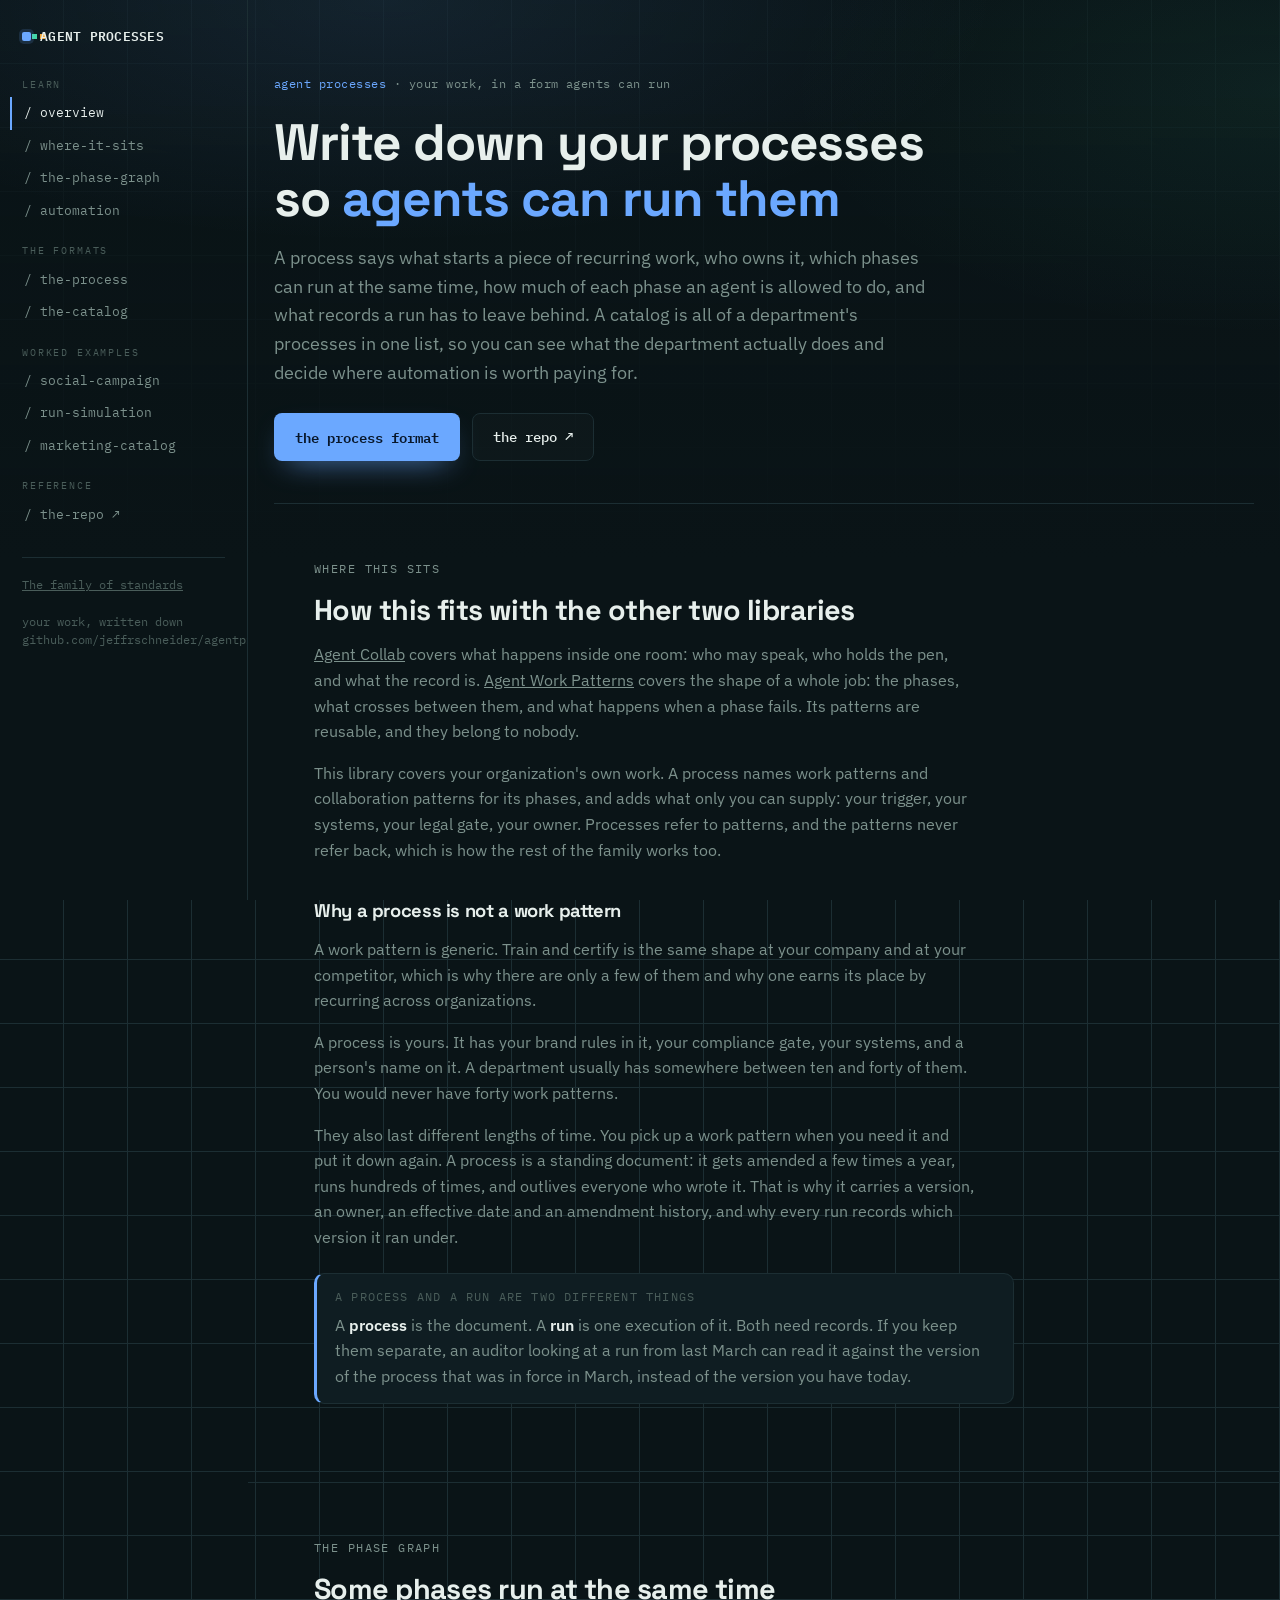
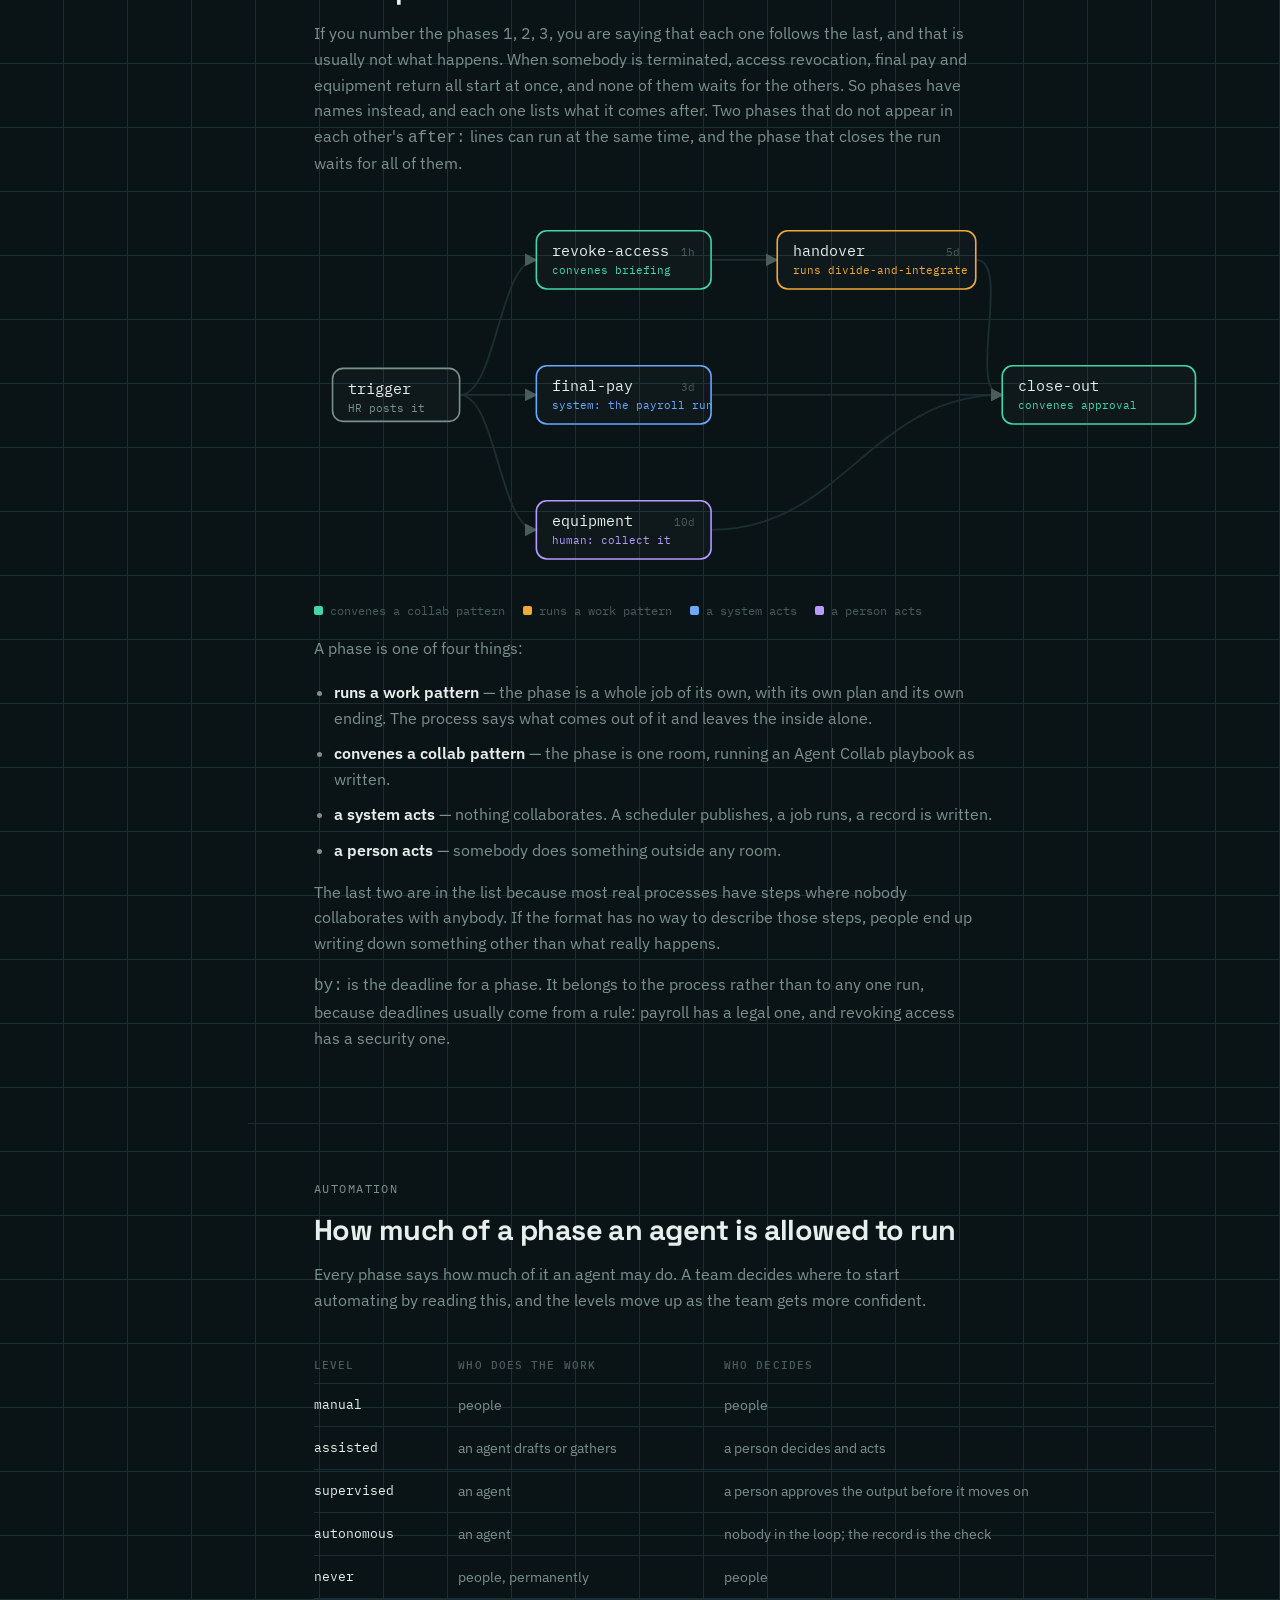
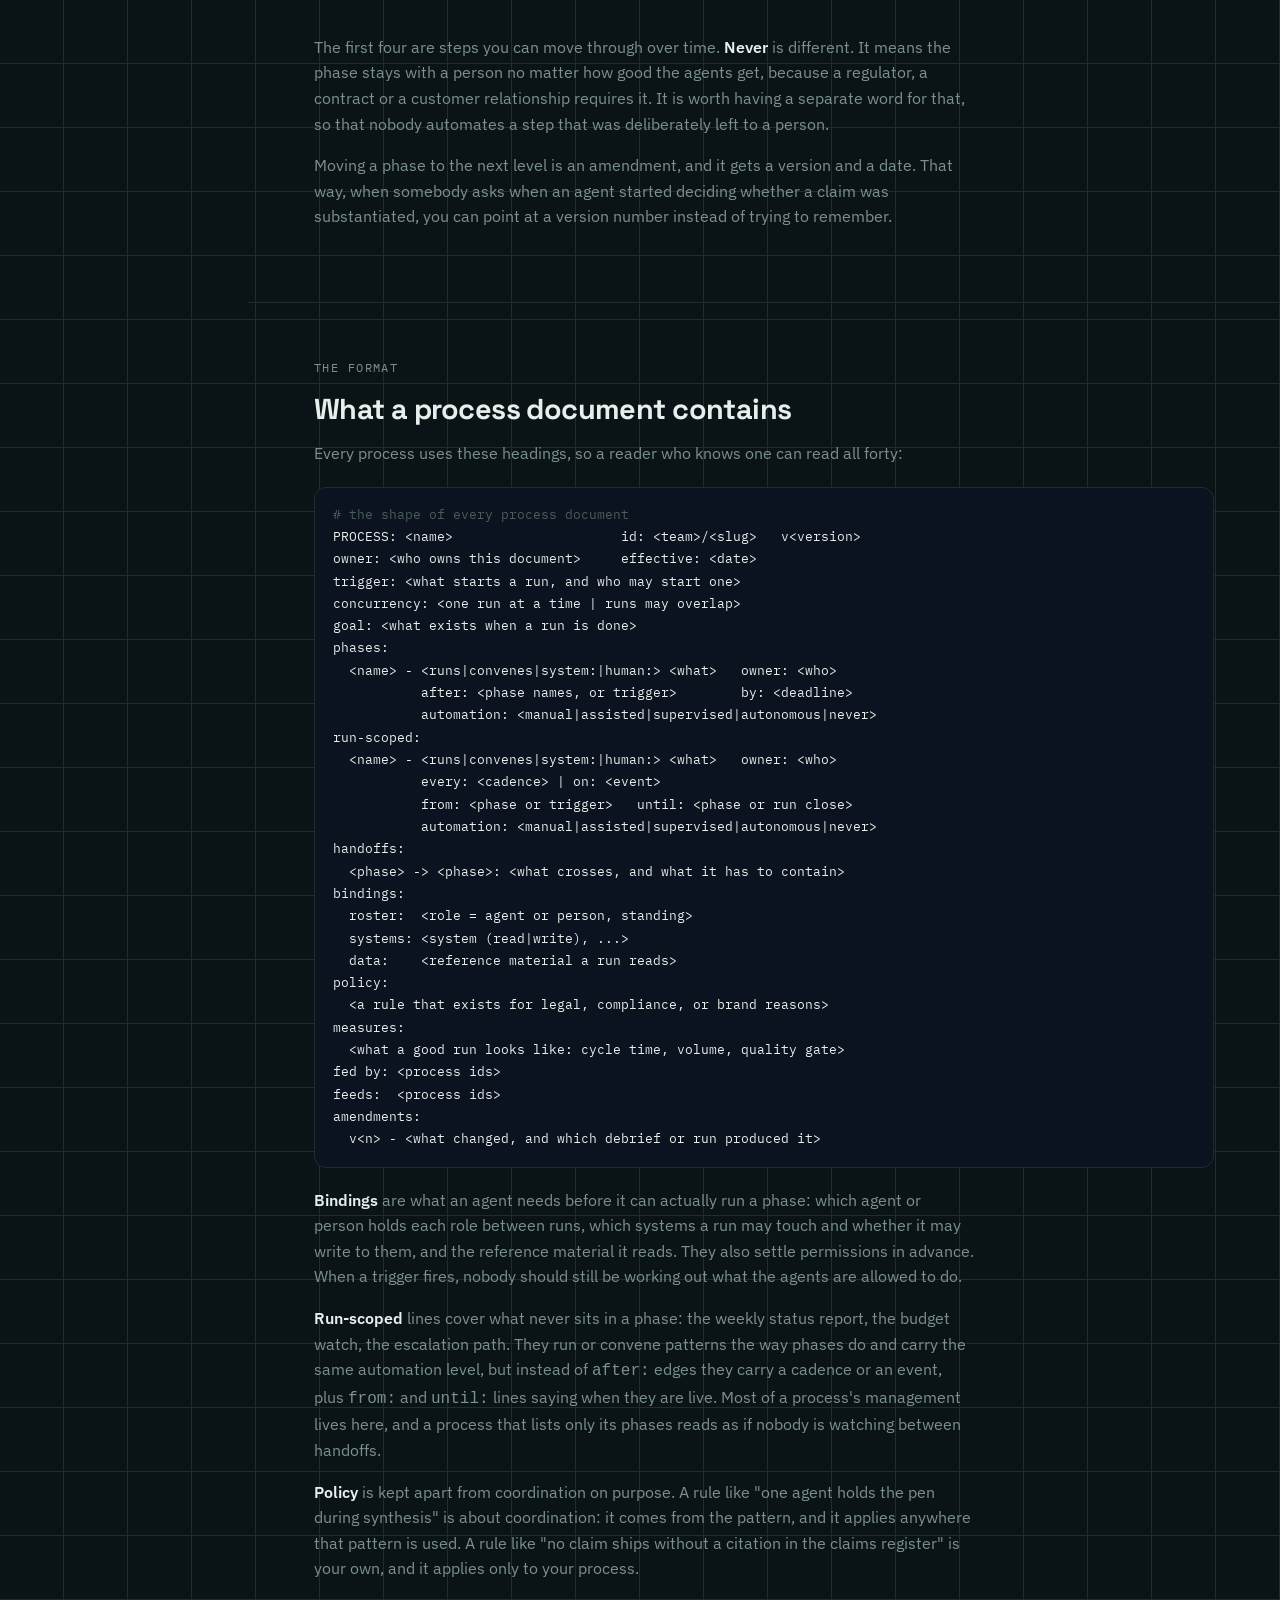
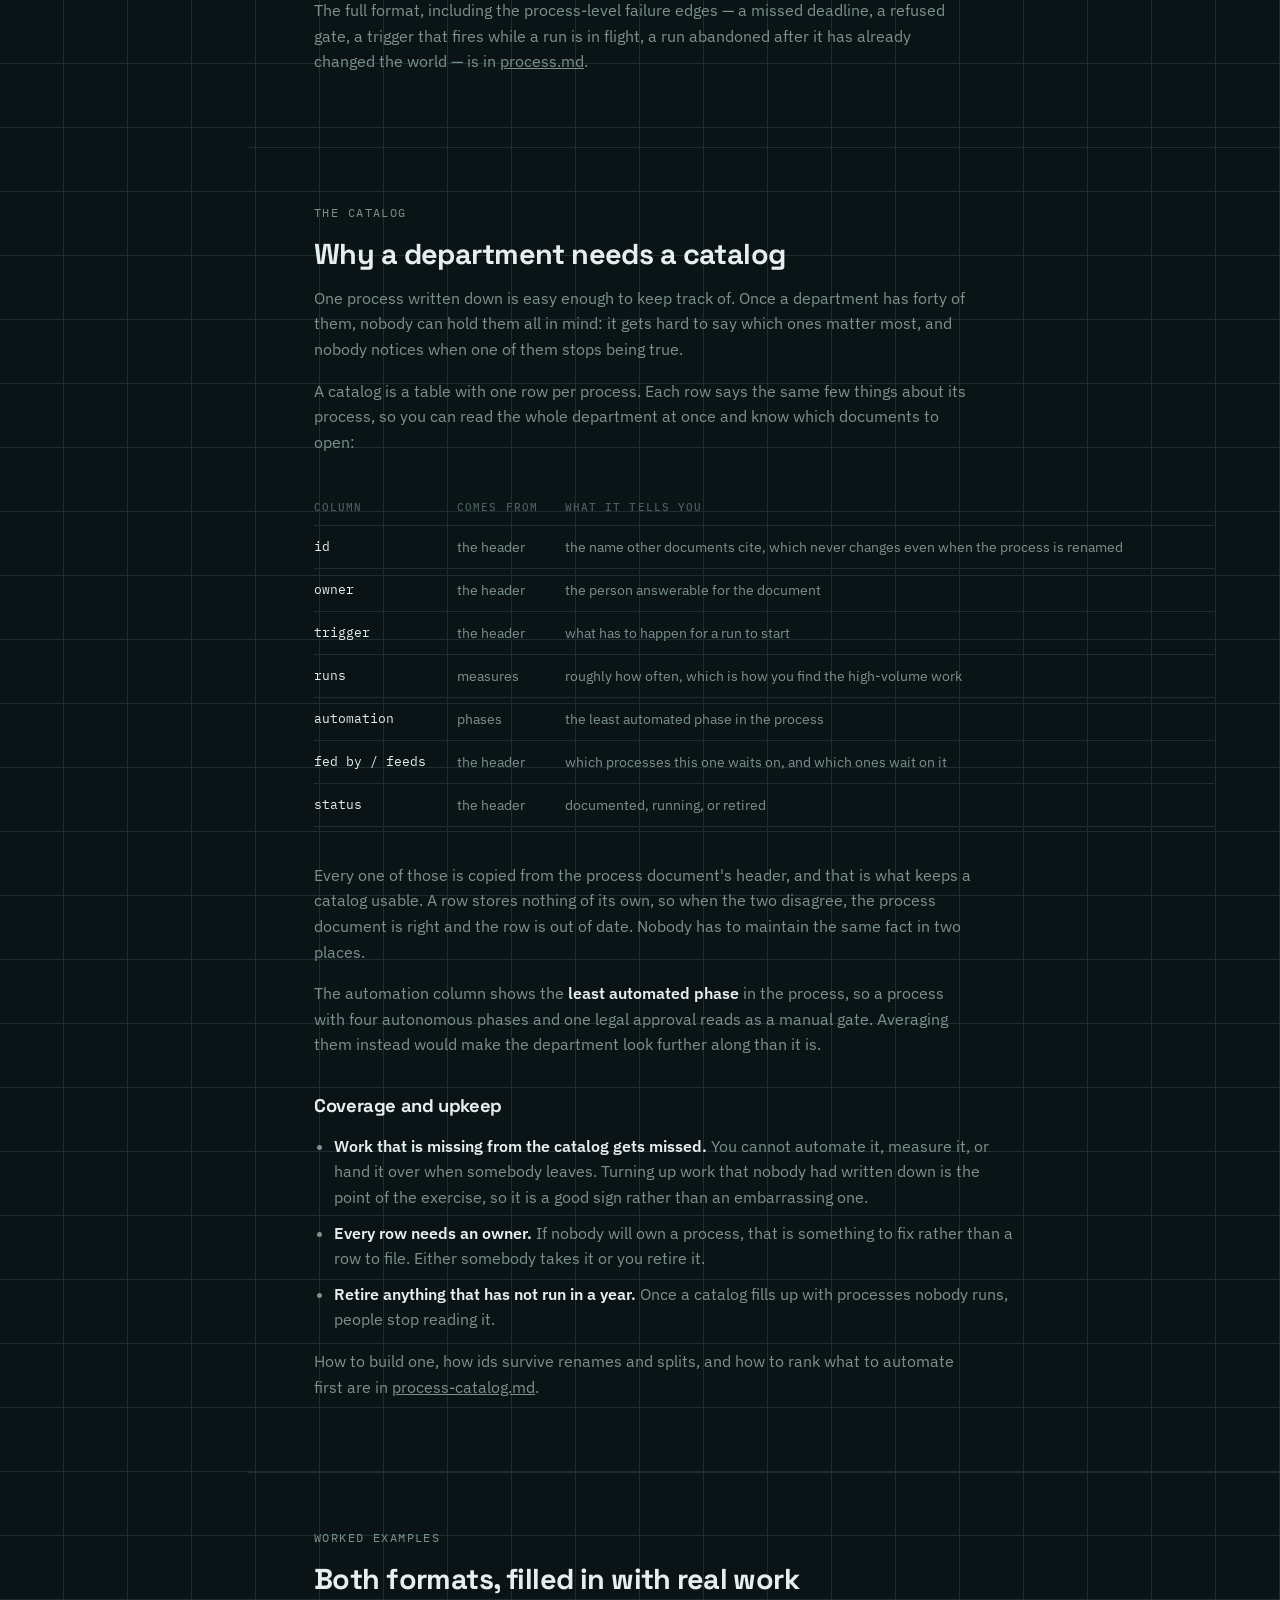
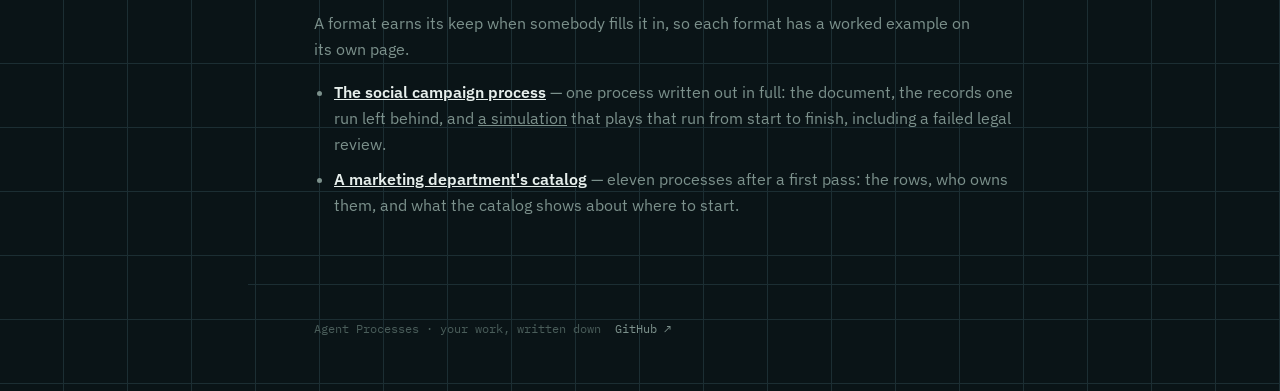
==== index.html @ 28cc0fa0 "Fix the simulation card height; move the simulation to its own page Co-Authored-By: Claude Fable 5 <" ====
<!DOCTYPE html>
<html lang="en">
<head>
  <meta charset="UTF-8">
  <meta name="viewport" content="width=device-width, initial-scale=1.0">
  <title>Agent Processes: your organization's work, in a form agents can run</title>
  <meta name="description" content="A format for writing down the processes an organization actually runs: a trigger, a graph of phases, an automation level per phase, bindings to systems and roles, policy gates, and an amendment history. Plus the catalog format for keeping ten to forty of them.">
  <link rel="icon" type="image/svg+xml" href="favicon.svg">
  <link rel="preconnect" href="https://fonts.googleapis.com">
  <link rel="preconnect" href="https://fonts.gstatic.com" crossorigin>
  <link href="https://fonts.googleapis.com/css2?family=Space+Grotesk:wght@500;600;700&family=IBM+Plex+Sans:wght@400;500;600&family=IBM+Plex+Mono:wght@400;500;600&display=swap" rel="stylesheet">
  <link rel="stylesheet" href="site.css">
</head>
<body>
  <div class="layout">

    <aside class="rail">
      <a class="brand" href="/"><span class="dot"></span>AGENT PROCESSES</a>
      <nav>
        <div class="grp">learn</div>
        <a class="on" href="#top">/ overview</a>
        <a href="#where">/ where-it-sits</a>
        <a href="#graph">/ the-phase-graph</a>
        <a href="#automation">/ automation</a>
        <div class="grp">the formats</div>
        <a href="#format">/ the-process</a>
        <a href="#catalog">/ the-catalog</a>
        <div class="grp">worked examples</div>
        <a href="social-campaign.html">/ social-campaign</a>
        <a href="run-simulation.html">/ run-simulation</a>
        <a href="marketing-catalog.html">/ marketing-catalog</a>
        <div class="grp">reference</div>
        <a href="https://github.com/jeffrschneider/agentprocesses">/ the-repo &#8599;</a>
      </nav>
      <div class="foot"><a href="https://agentmesh.ai/standards.html">The family of standards</a><br><br>
      your work, written down<br>github.com/jeffrschneider/agentprocesses</div>
    </aside>

    <main class="main" id="top">

      <div class="wrap hero">
        <span class="eyebrow"><span class="tag">agent processes</span> &middot; your work, in a form agents can run</span>
        <h1>Write down your processes<br>so <span class="am">agents can run them</span></h1>
        <p class="lede">A process says what starts a piece of recurring work, who owns it, which
          phases can run at the same time, how much of each phase an agent is allowed to do,
          and what records a run has to leave behind. A catalog is all of a department's
          processes in one list, so you can see what the department actually does and decide
          where automation is worth paying for.</p>
        <div class="cta">
          <a class="btn btn-lead" href="#format">the process format</a>
          <a class="btn btn-ghost" href="https://github.com/jeffrschneider/agentprocesses">the repo &#8599;</a>
        </div>
      </div>

      <section class="band" id="where">
        <div class="wrap">
          <p class="kicker">where this sits</p>
          <h2>How this fits with the other two libraries</h2>
          <p><a href="https://agentcollab.dev">Agent Collab</a> covers what happens inside one
            room: who may speak, who holds the pen, and what the record is.
            <a href="https://agentworkpatterns.com">Agent Work Patterns</a> covers the shape of
            a whole job: the phases, what crosses between them, and what happens when a phase
            fails. Its patterns are reusable, and they belong to nobody.</p>
          <p>This library covers your organization's own work. A process names work patterns
            and collaboration patterns for its phases, and adds what only you can supply: your
            trigger, your systems, your legal gate, your owner. Processes refer to patterns, and the
            patterns never refer back, which is how the rest of the family works too.</p>

          <h3>Why a process is not a work pattern</h3>
          <p>A work pattern is generic. Train and certify is the same shape at your company and
            at your competitor, which is why there are only a few of them and why one earns its
            place by recurring across organizations.</p>
          <p>A process is yours. It has your brand rules in it, your compliance gate, your
            systems, and a person's name on it. A department usually has somewhere between ten
            and forty of them. You would never have forty work patterns.</p>
          <p>They also last different lengths of time. You pick up a work pattern when you
            need it and put it down again. A process is a standing document: it gets amended a
            few times a year, runs hundreds of times, and outlives everyone who wrote it. That
            is why it carries a version, an owner, an effective date and an amendment history,
            and why every run records which version it ran under.</p>
          <div class="callout">
            <div class="t">a process and a run are two different things</div>
            <p>A <b>process</b> is the document. A <b>run</b> is one execution of it. Both need
              records. If you keep them separate, an auditor looking at a run from last March can
              read it against the version of the process that was in force in March, instead of
              the version you have today.</p>
          </div>
        </div>
      </section>

      <section class="band" id="graph">
        <div class="wrap">
          <p class="kicker">the phase graph</p>
          <h2>Some phases run at the same time</h2>
          <p>If you number the phases 1, 2, 3, you are saying that each one follows the last,
            and that is usually not what happens. When somebody is terminated, access revocation,
            final pay and equipment return all start at once, and none of them waits for the
            others. So phases have names instead, and each one lists what it comes after. Two
            phases that do not appear in each other's <code>after:</code> lines can run at the
            same time, and the phase that closes the run waits for all of them.</p>

          <svg class="pmap" viewBox="0 0 680 300" role="img" aria-label="an offboarding process drawn as a graph: three branches from one trigger, joining at close-out">
      <defs><marker id="pah" viewBox="0 0 10 10" refX="9" refY="5" markerWidth="7" markerHeight="7" orient="auto-start-reverse"><path d="M0 0 L10 5 L0 10 z" fill="currentColor"/></marker></defs>
      <path class="pe" d="M110 148 C138 148 140 46 168 46" marker-end="url(#pah)"/>
      <path class="pe" d="M110 148 C138 148 140 148 168 148" marker-end="url(#pah)"/>
      <path class="pe" d="M110 148 C138 148 140 250 168 250" marker-end="url(#pah)"/>
      <path class="pe" d="M300 46 C328 46 322 46 350 46" marker-end="url(#pah)"/>
      <path class="pe" d="M500 46 C528 46 492 148 520 148" marker-end="url(#pah)"/>
      <path class="pe" d="M300 148 C399 148 421 148 520 148" marker-end="url(#pah)"/>
      <path class="pe" d="M300 250 C399 250 421 148 520 148" marker-end="url(#pah)"/>
      <g class="pn" style="--c:var(--dim)">
      <rect x="14" y="128" width="96" height="40" rx="8"/>
      <text class="pn-n" x="26" y="147">trigger</text>
      <text class="pn-s" x="26" y="161">HR posts it</text>
      </g>
      <g class="pn" style="--c:var(--verify)">
      <rect x="168" y="24" width="132" height="44" rx="8"/>
      <text class="pn-n" x="180" y="43">revoke-access</text>
      <text class="pn-s" x="180" y="57">convenes briefing</text>
      <text class="pn-a" x="288" y="43">1h</text>
      </g>
      <g class="pn" style="--c:var(--address)">
      <rect x="168" y="126" width="132" height="44" rx="8"/>
      <text class="pn-n" x="180" y="145">final-pay</text>
      <text class="pn-s" x="180" y="159">system: the payroll run</text>
      <text class="pn-a" x="288" y="145">3d</text>
      </g>
      <g class="pn" style="--c:var(--broadcast)">
      <rect x="168" y="228" width="132" height="44" rx="8"/>
      <text class="pn-n" x="180" y="247">equipment</text>
      <text class="pn-s" x="180" y="261">human: collect it</text>
      <text class="pn-a" x="288" y="247">10d</text>
      </g>
      <g class="pn" style="--c:var(--signal)">
      <rect x="350" y="24" width="150" height="44" rx="8"/>
      <text class="pn-n" x="362" y="43">handover</text>
      <text class="pn-s" x="362" y="57">runs divide-and-integrate</text>
      <text class="pn-a" x="488" y="43">5d</text>
      </g>
      <g class="pn" style="--c:var(--verify)">
      <rect x="520" y="126" width="146" height="44" rx="8"/>
      <text class="pn-n" x="532" y="145">close-out</text>
      <text class="pn-s" x="532" y="159">convenes approval</text>
      </g>
    </svg>
          <div class="legend">
            <span><i style="background:var(--verify)"></i>convenes a collab pattern</span>
            <span><i style="background:var(--signal)"></i>runs a work pattern</span>
            <span><i style="background:var(--address)"></i>a system acts</span>
            <span><i style="background:var(--broadcast)"></i>a person acts</span>
          </div>

          <p>A phase is one of four things:</p>
          <ul class="plain">
            <li><b>runs a work pattern</b> &mdash; the phase is a whole job of its own, with its own
              plan and its own ending. The process says what comes out of it and leaves the
              inside alone.</li>
            <li><b>convenes a collab pattern</b> &mdash; the phase is one room, running an Agent
              Collab playbook as written.</li>
            <li><b>a system acts</b> &mdash; nothing collaborates. A scheduler publishes, a job
              runs, a record is written.</li>
            <li><b>a person acts</b> &mdash; somebody does something outside any room.</li>
          </ul>
          <p>The last two are in the list because most real processes have steps where nobody
            collaborates with anybody. If the format has no way to describe those steps, people
            end up writing down something other than what really happens.</p>
          <p><code>by:</code> is the deadline for a phase. It belongs to the process rather than
            to any one run, because deadlines usually come from a rule: payroll has a legal one,
            and revoking access has a security one.</p>
        </div>
      </section>

      <section class="band" id="automation">
        <div class="wrap">
          <p class="kicker">automation</p>
          <h2>How much of a phase an agent is allowed to run</h2>
          <p>Every phase says how much of it an agent may do. A team decides where to start
            automating by reading this, and the levels move up as the team gets more
            confident.</p>
          <div class="scroll">
            <table class="tbl">
              <thead><tr><th>level</th><th>who does the work</th><th>who decides</th></tr></thead>
              <tbody>
                <tr><td class="mono">manual</td><td>people</td><td>people</td></tr>
                <tr><td class="mono">assisted</td><td>an agent drafts or gathers</td><td>a person decides and acts</td></tr>
                <tr><td class="mono">supervised</td><td>an agent</td><td>a person approves the output before it moves on</td></tr>
                <tr><td class="mono">autonomous</td><td>an agent</td><td>nobody in the loop; the record is the check</td></tr>
                <tr><td class="mono">never</td><td>people, permanently</td><td>people</td></tr>
              </tbody>
            </table>
          </div>
          <p>The first four are steps you can move through over time. <b>Never</b> is different.
            It means the phase stays with a person no matter how good the agents get, because a
            regulator, a contract or a customer relationship requires it. It is worth having a
            separate word for that, so that nobody automates a step that was deliberately left
            to a person.</p>
          <p>Moving a phase to the next level is an amendment, and it gets a version and a date.
            That way, when somebody asks when an agent started deciding whether a claim was
            substantiated, you can point at a version number instead of trying to remember.</p>
        </div>
      </section>

      <section class="band" id="format">
        <div class="wrap">
          <p class="kicker">the format</p>
          <h2>What a process document contains</h2>
          <p>Every process uses these headings, so a reader who knows one can read all forty:</p>
          <pre class="code"><span class="c"># the shape of every process document</span>
PROCESS: &lt;name&gt;                     id: &lt;team&gt;/&lt;slug&gt;   v&lt;version&gt;
owner: &lt;who owns this document&gt;     effective: &lt;date&gt;
trigger: &lt;what starts a run, and who may start one&gt;
concurrency: &lt;one run at a time | runs may overlap&gt;
goal: &lt;what exists when a run is done&gt;
phases:
  &lt;name&gt; - &lt;runs|convenes|system:|human:&gt; &lt;what&gt;   owner: &lt;who&gt;
           after: &lt;phase names, or trigger&gt;        by: &lt;deadline&gt;
           automation: &lt;manual|assisted|supervised|autonomous|never&gt;
run-scoped:
  &lt;name&gt; - &lt;runs|convenes|system:|human:&gt; &lt;what&gt;   owner: &lt;who&gt;
           every: &lt;cadence&gt; | on: &lt;event&gt;
           from: &lt;phase or trigger&gt;   until: &lt;phase or run close&gt;
           automation: &lt;manual|assisted|supervised|autonomous|never&gt;
handoffs:
  &lt;phase&gt; -&gt; &lt;phase&gt;: &lt;what crosses, and what it has to contain&gt;
bindings:
  roster:  &lt;role = agent or person, standing&gt;
  systems: &lt;system (read|write), ...&gt;
  data:    &lt;reference material a run reads&gt;
policy:
  &lt;a rule that exists for legal, compliance, or brand reasons&gt;
measures:
  &lt;what a good run looks like: cycle time, volume, quality gate&gt;
fed by: &lt;process ids&gt;
feeds:  &lt;process ids&gt;
amendments:
  v&lt;n&gt; - &lt;what changed, and which debrief or run produced it&gt;</pre>
          <p><b>Bindings</b> are what an agent needs before it can actually run a phase: which
            agent or person holds each role between runs, which systems a run may touch and
            whether it may write to them, and the reference material it reads. They also settle
            permissions in advance. When a trigger fires, nobody should still be working out what
            the agents are allowed to do.</p>
          <p><b>Run-scoped</b> lines cover what never sits in a phase: the weekly status
            report, the budget watch, the escalation path. They run or convene patterns the way
            phases do and carry the same automation level, but instead of <code>after:</code>
            edges they carry a cadence or an event, plus <code>from:</code> and
            <code>until:</code> lines saying when they are live. Most of a process's management
            lives here, and a process that lists only its phases reads as if nobody is watching
            between handoffs.</p>
          <p><b>Policy</b> is kept apart from coordination on purpose. A rule like "one agent
            holds the pen during synthesis" is about coordination: it comes from the pattern, and
            it applies anywhere that pattern is used. A rule like "no claim ships without a
            citation in the claims register" is your own, and it applies only to your process.</p>
          <p>The full format, including the process-level failure edges &mdash; a missed
            deadline, a refused gate, a trigger that fires while a run is in flight, a run
            abandoned after it has already changed the world &mdash; is in
            <a href="https://github.com/jeffrschneider/agentprocesses/blob/main/process.md">process.md</a>.</p>
        </div>
      </section>

      <section class="band" id="catalog">
        <div class="wrap">
          <p class="kicker">the catalog</p>
          <h2>Why a department needs a catalog</h2>
          <p>One process written down is easy enough to keep track of. Once a department has
            forty of them, nobody can hold them all in mind: it gets hard to say which ones
            matter most, and nobody notices when one of them stops being true.</p>
          <p>A catalog is a table with one row per process. Each row says the same few things
            about its process, so you can read the whole department at once and know which
            documents to open:</p>
          <div class="scroll">
            <table class="tbl">
              <thead><tr><th>column</th><th>comes from</th><th>what it tells you</th></tr></thead>
              <tbody>
                <tr><td class="mono">id</td><td>the header</td><td>the name other documents cite, which never changes even when the process is renamed</td></tr>
                <tr><td class="mono">owner</td><td>the header</td><td>the person answerable for the document</td></tr>
                <tr><td class="mono">trigger</td><td>the header</td><td>what has to happen for a run to start</td></tr>
                <tr><td class="mono">runs</td><td>measures</td><td>roughly how often, which is how you find the high-volume work</td></tr>
                <tr><td class="mono">automation</td><td>phases</td><td>the least automated phase in the process</td></tr>
                <tr><td class="mono">fed by / feeds</td><td>the header</td><td>which processes this one waits on, and which ones wait on it</td></tr>
                <tr><td class="mono">status</td><td>the header</td><td>documented, running, or retired</td></tr>
              </tbody>
            </table>
          </div>
          <p>Every one of those is copied from the process document's header, and that is what
            keeps a catalog usable. A row stores nothing of its own, so when the two disagree,
            the process document is right and the row is out of date. Nobody has
            to maintain the same fact in two places.</p>
          <p>The automation column shows the <b>least automated phase</b> in the process, so a
            process with four autonomous phases and one legal approval reads as a manual gate.
            Averaging them instead would make the department look further along than it is.</p>
          <h3>Coverage and upkeep</h3>
          <ul class="plain">
            <li><b>Work that is missing from the catalog gets missed.</b> You cannot automate it,
              measure it, or hand it over when somebody leaves. Turning up work that nobody had
              written down is the point of the exercise, so it is a good sign rather than an
              embarrassing one.</li>
            <li><b>Every row needs an owner.</b> If nobody will own a process, that is something
              to fix rather than a row to file. Either somebody takes it or you retire it.</li>
            <li><b>Retire anything that has not run in a year.</b> Once a catalog fills up with
              processes nobody runs, people stop reading it.</li>
          </ul>
          <p>How to build one, how ids survive renames and splits, and how to rank what to
            automate first are in
            <a href="https://github.com/jeffrschneider/agentprocesses/blob/main/process-catalog.md">process-catalog.md</a>.</p>
        </div>
      </section>

      <section class="band" id="examples">
        <div class="wrap">
          <p class="kicker">worked examples</p>
          <h2>Both formats, filled in with real work</h2>
          <p>A format earns its keep when somebody fills it in, so each format has a worked
            example on its own page.</p>
          <ul class="plain">
            <li><b><a href="social-campaign.html">The social campaign process</a></b> &mdash;
              one process written out in full: the document, the records one run left
              behind, and <a href="run-simulation.html">a simulation</a> that plays that run from
              start to finish, including a failed legal review.</li>
            <li><b><a href="marketing-catalog.html">A marketing department's catalog</a></b>
              &mdash; eleven processes after a first pass: the rows, who owns them, and what
              the catalog shows about where to start.</li>
          </ul>
        </div>
      </section>

      <footer>
        <div class="wrap">
          <span>Agent Processes &middot; your work, written down</span>
          <a href="https://github.com/jeffrschneider/agentprocesses">GitHub &#8599;</a>
        </div>
      </footer>

    </main>
  </div>
<script>
// The rail marker follows the section in view.
(() => {
  const links = [...document.querySelectorAll('.rail nav a[href^="#"]')];
  const byId = Object.fromEntries(links.map((a) => [a.getAttribute("href").slice(1), a]));
  const targets = Object.keys(byId).map((id) => document.getElementById(id)).filter(Boolean);
  function setOn(id) {
    links.forEach((a) => a.classList.toggle("on", a.getAttribute("href") === "#" + id));
  }
  const io = new IntersectionObserver((entries) => {
    const visible = entries.filter((e) => e.isIntersecting)
      .sort((a, b) => a.boundingClientRect.top - b.boundingClientRect.top);
    if (visible.length) setOn(visible[0].target.id);
  }, { rootMargin: "-20% 0px -60% 0px" });
  targets.forEach((t) => io.observe(t));
  links.forEach((a) => a.addEventListener("click", () => setOn(a.getAttribute("href").slice(1))));
})();
</script>
</body>
</html>
---- site.css ----
/* ══════════ THE WIRE : design token system (processes: blue lead) ══════════ */
    :root{
      --ink:#0A1417; --panel:#0F1D22; --line:#1C2E33;
      --paper:#E7EFEC; --dim:#7C918C; --faint:#4A5D5A;
      --signal:#F2A93B; --verify:#43D6A6; --address:#6BA8FF; --broadcast:#B69CFF;
      --lead:var(--address);
      --disp:'Space Grotesk', sans-serif;
      --body:'IBM Plex Sans', system-ui, sans-serif;
      --wire:'IBM Plex Mono', ui-monospace, monospace;
    }
    *{ box-sizing:border-box; }
    html,body{ margin:0; }
    html{ scroll-behavior:smooth; }
    body{ background:var(--ink); color:var(--paper); font-family:var(--body);
      font-size:16px; line-height:1.6; -webkit-font-smoothing:antialiased;
      background-image:
        linear-gradient(var(--line) 1px, transparent 1px),
        linear-gradient(90deg, var(--line) 1px, transparent 1px);
      background-size:64px 64px, 64px 64px;
      background-position:-1px -1px;
    }
    body::before{
      content:""; position:fixed; inset:0; z-index:0; pointer-events:none;
      background:
        radial-gradient(80% 45% at 30% 0%, rgba(107,168,255,.10), transparent 60%),
        radial-gradient(70% 50% at 100% 10%, rgba(67,214,166,.07), transparent 55%),
        linear-gradient(180deg, rgba(10,20,23,.72), var(--ink) 62%);
    }
    a{ color:inherit; }

    .layout{ position:relative; z-index:1; display:grid; grid-template-columns:248px 1fr; min-height:100vh; }
    .rail{ border-right:1px solid var(--line); padding:26px 22px; position:sticky; top:0; align-self:start; height:100vh; overflow-y:auto; scrollbar-width:thin; }
    .brand{ font-family:var(--wire); font-weight:600; font-size:.82rem; letter-spacing:.02em;
      display:flex; align-items:center; gap:9px; color:var(--paper); text-decoration:none; margin-bottom:30px; }
    .brand .dot{ width:9px; height:9px; border-radius:2px; background:var(--lead);
      box-shadow:0 0 0 3px rgba(107,168,255,.15), 8px 0 0 -2px var(--verify), 16px 0 0 -2px var(--signal); }
    .rail .grp{ font-family:var(--wire); font-size:.64rem; letter-spacing:.18em; text-transform:uppercase;
      color:var(--faint); margin:16px 0 4px; }
    .rail .grp:first-child{ margin-top:0; }
    .rail nav a{ display:block; font-family:var(--wire); font-size:.8rem; color:var(--dim);
      text-decoration:none; padding:6px 0; border-left:2px solid transparent; padding-left:12px; margin-left:-12px; }
    .rail nav a:hover{ color:var(--paper); }
    .rail nav a.on{ color:var(--paper); border-left-color:var(--lead); }
    .rail .foot{ margin-top:26px; padding-top:18px; border-top:1px solid var(--line);
      font-family:var(--wire); font-size:.72rem; color:var(--faint); }

    .main{ min-width:0; }
    .wrap{ max-width:980px; margin:0 auto; padding:0 40px; }

    .eyebrow{ font-family:var(--wire); font-size:.76rem; letter-spacing:.04em; color:var(--dim); }
    .eyebrow .tag{ color:var(--lead); }
    h1,h2,h3{ font-family:var(--disp); font-weight:700; letter-spacing:-.02em; line-height:1.08; }
    .lede{ color:var(--dim); font-size:1.12rem; max-width:60ch; }

    .hero{ padding:74px 0 42px; border-bottom:1px solid var(--line); }
    .hero .eyebrow{ margin-bottom:22px; display:block; }
    .hero h1{ font-size:clamp(2.2rem,4.6vw,3.2rem); margin:0 0 18px; }
    .hero h1 .am{ color:var(--lead); }

    section.band{ padding:56px 0; border-bottom:1px solid var(--line); }
    section.band h2{ font-size:1.8rem; margin:0 0 14px; }
    section.band h3{ font-size:1.15rem; margin:38px 0 10px; }
    section.band p{ color:var(--dim); max-width:66ch; }
    section.band p b, section.band li b{ color:var(--paper); font-weight:600; }
    .kicker{ font-family:var(--wire); font-size:.74rem; letter-spacing:.12em; text-transform:uppercase;
      color:var(--faint); margin:0 0 16px; }

    ul.plain{ margin:18px 0 0; padding-left:20px; color:var(--dim); max-width:70ch; }
    ul.plain li{ margin:10px 0; }
    ul.plain b{ color:var(--paper); font-weight:600; }

    .callout{ border:1px solid var(--line); border-left:3px solid var(--lead); border-radius:10px;
      background:var(--panel); padding:14px 18px; margin:22px 0; max-width:70ch; }
    .callout.violet{ border-left-color:var(--broadcast); }
    .callout .t{ font-family:var(--wire); font-size:.74rem; letter-spacing:.1em; text-transform:uppercase;
      color:var(--faint); margin-bottom:6px; }
    .callout p{ margin:6px 0 0; color:var(--dim); }
    .callout p:first-of-type{ margin-top:0; }
    .callout p b{ color:var(--paper); }

    pre.code{ background:#0b1220; border:1px solid var(--line); border-radius:12px; padding:16px 18px;
      overflow-x:auto; font-family:var(--wire); font-size:.82rem; line-height:1.7; color:var(--paper); margin:20px 0; }
    pre.code .c{ color:var(--faint); }
    pre.code .k{ color:var(--lead); }

    /* process maps */
    .pmap{ display:block; width:100%; height:auto; margin:22px 0 6px; color:var(--faint); }
    .pn rect{ fill:rgba(255,255,255,.025); stroke:var(--c); stroke-width:1.2; }
    .pn-n{ font-family:var(--wire); font-size:11px; fill:var(--paper); }
    .pn-s{ font-family:var(--wire); font-size:8.4px; fill:var(--c); }
    .pn-a{ font-family:var(--wire); font-size:8.4px; fill:var(--faint); text-anchor:end; }
    .pe{ fill:none; stroke:var(--line); stroke-width:1.4; }
    .pe.dash{ stroke-dasharray:4 4; }
    .pe-l{ font-family:var(--wire); font-size:8.4px; fill:var(--faint); text-anchor:middle; }
    .cn rect{ fill:rgba(255,255,255,.025); stroke:var(--c); stroke-width:1.2; }
    .cn-n{ font-family:var(--wire); font-size:10.5px; fill:var(--paper); }
    .cn-f{ font-family:var(--wire); font-size:10px; fill:var(--signal); text-anchor:end; }
    .legend{ display:flex; gap:18px; flex-wrap:wrap; font-family:var(--wire); font-size:.72rem;
      color:var(--faint); margin:2px 0 0; }
    .legend i{ width:9px; height:9px; border-radius:2px; display:inline-block; margin-right:7px; vertical-align:0; }

    .scroll{ overflow-x:auto; }
    table.tbl{ width:100%; border-collapse:collapse; margin:20px 0; font-size:.86rem; }
    table.tbl th{ text-align:left; font-family:var(--wire); font-size:.68rem; letter-spacing:.1em;
      text-transform:uppercase; color:var(--faint); border-bottom:1px solid var(--line);
      padding:8px 14px 8px 0; font-weight:500; white-space:nowrap; }
    table.tbl td{ border-bottom:1px solid var(--line); padding:10px 14px 10px 0; color:var(--dim); vertical-align:top; }
    table.tbl td b{ color:var(--paper); font-weight:600; }
    table.tbl td.mono, table.tbl td code{ font-family:var(--wire); font-size:.82rem; color:var(--paper); }

    .cta{ display:flex; gap:12px; flex-wrap:wrap; margin-top:26px; }
    .btn{ font-family:var(--wire); font-size:.86rem; font-weight:500; text-decoration:none;
      padding:12px 20px; border-radius:8px; border:1px solid transparent; display:inline-flex; align-items:center; gap:8px;
      transition:transform .16s ease, box-shadow .2s ease, border-color .2s ease; }
    .btn-lead{ background:var(--lead); color:#08172b; font-weight:600;
      box-shadow:0 12px 30px -14px rgba(107,168,255,.8); }
    .btn-lead:hover{ transform:translateY(-2px); }
    .btn-ghost{ border-color:var(--line); color:var(--paper); background:rgba(255,255,255,.02); }
    .btn-ghost:hover{ border-color:var(--dim); transform:translateY(-2px); }

    footer{ padding:34px 0 60px; }
    footer .wrap{ font-family:var(--wire); font-size:.78rem; color:var(--faint); display:flex; gap:14px; flex-wrap:wrap; }
    footer a{ color:var(--dim); text-decoration:none; }

    @media (max-width:900px){
      .layout{ grid-template-columns:1fr; }
      .rail{ position:static; height:auto; border-right:0; border-bottom:1px solid var(--line); }
    }
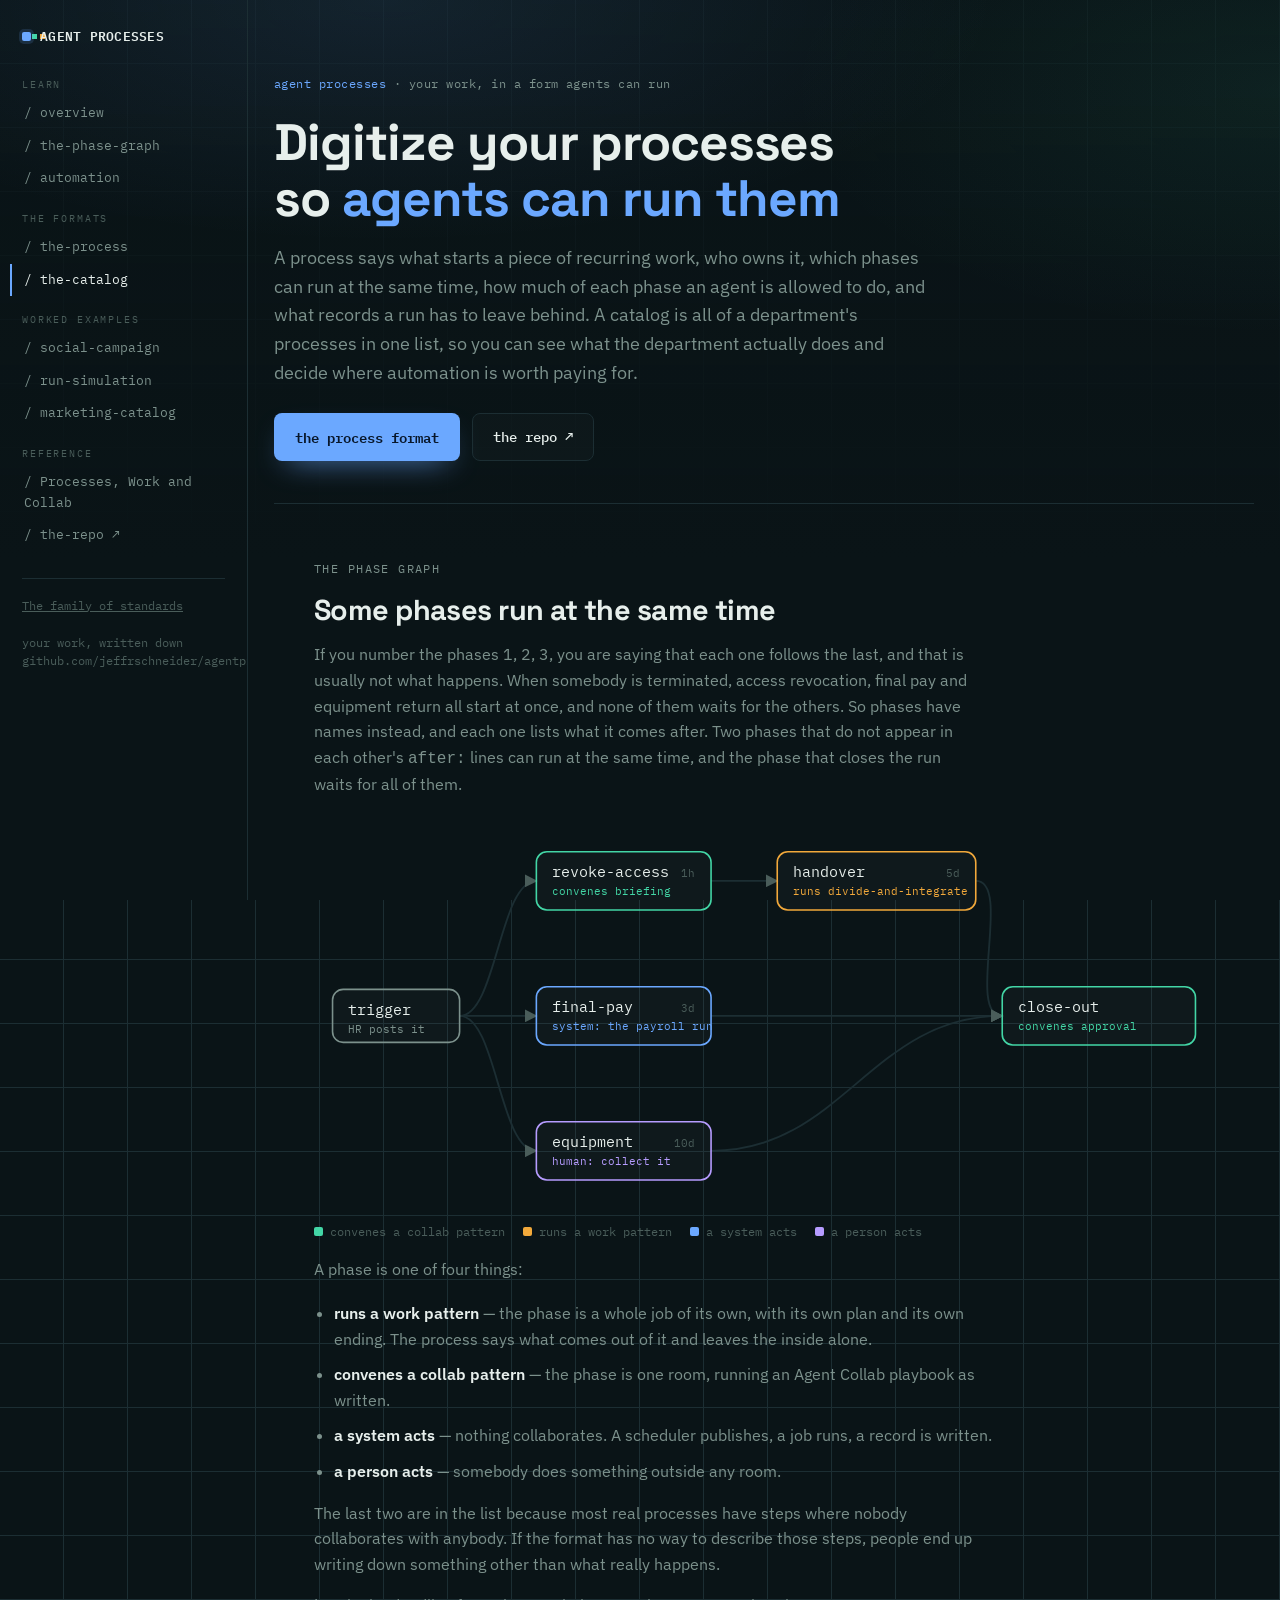
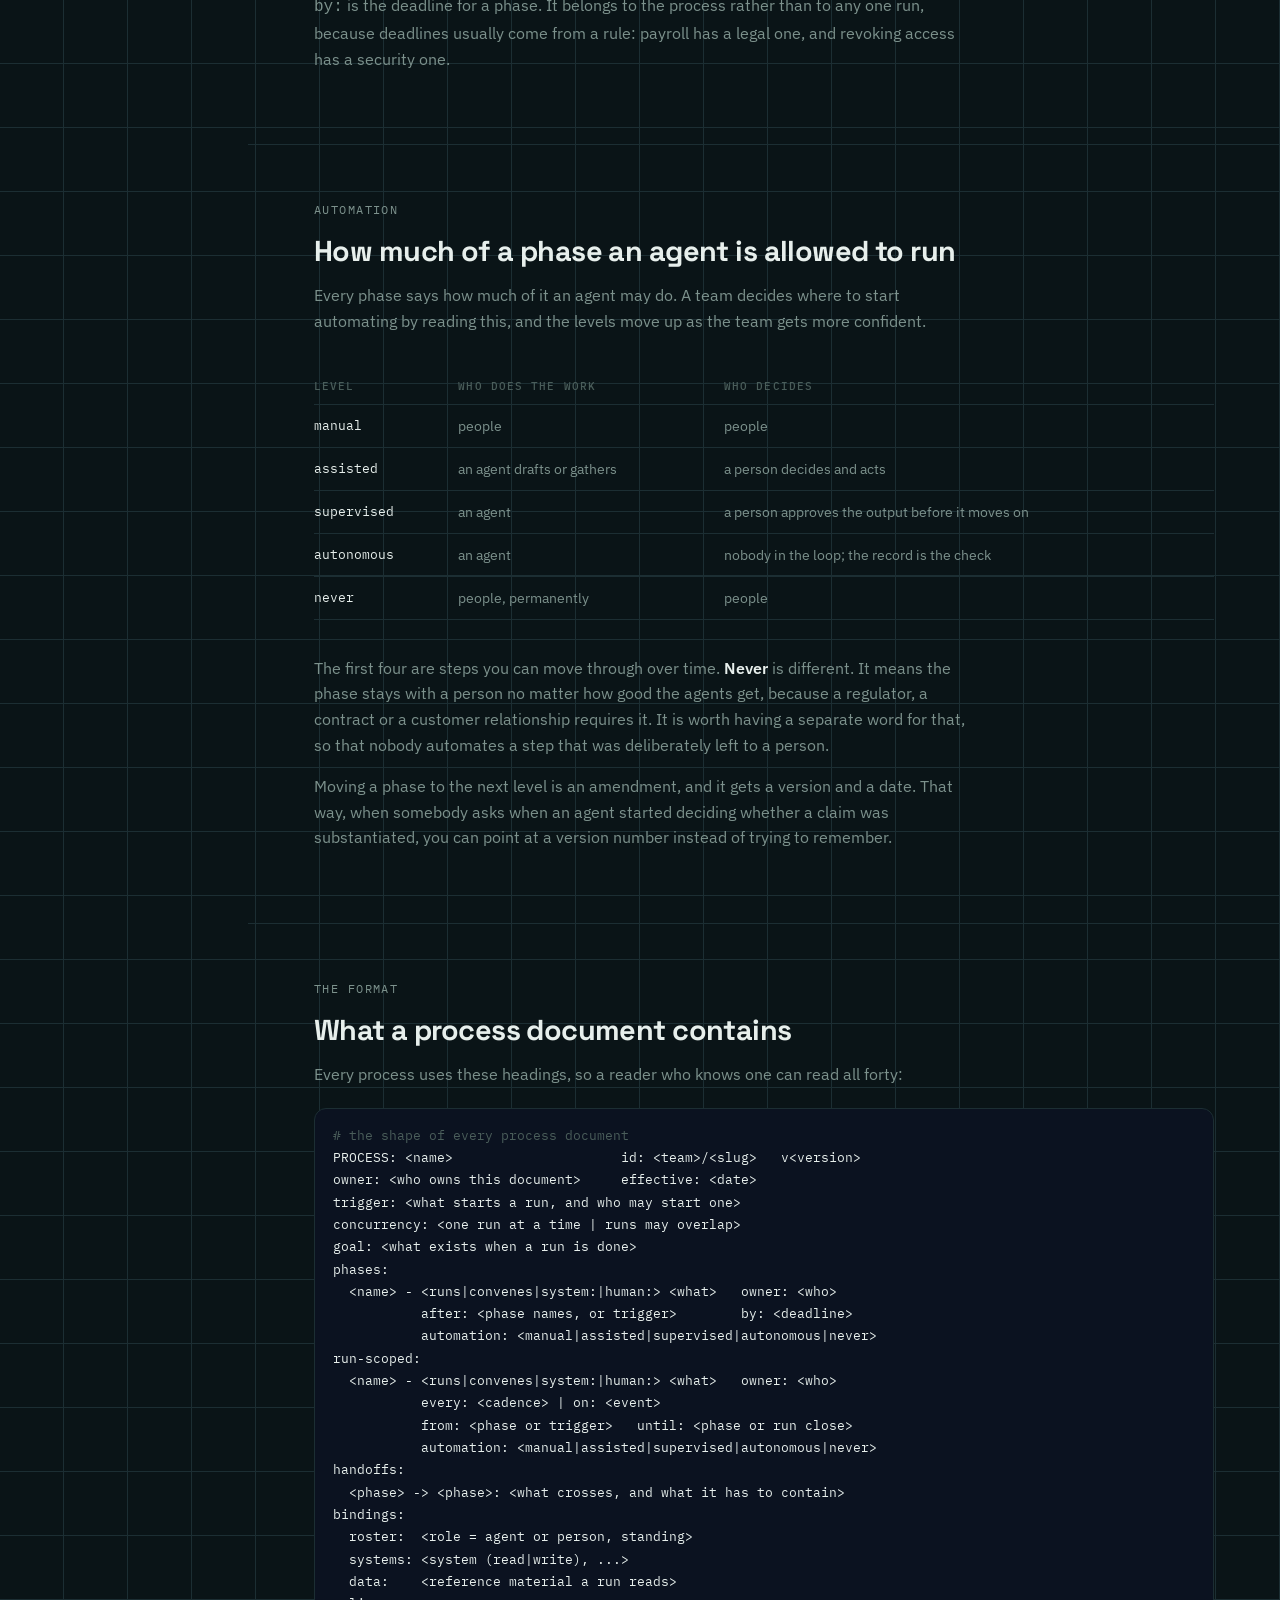
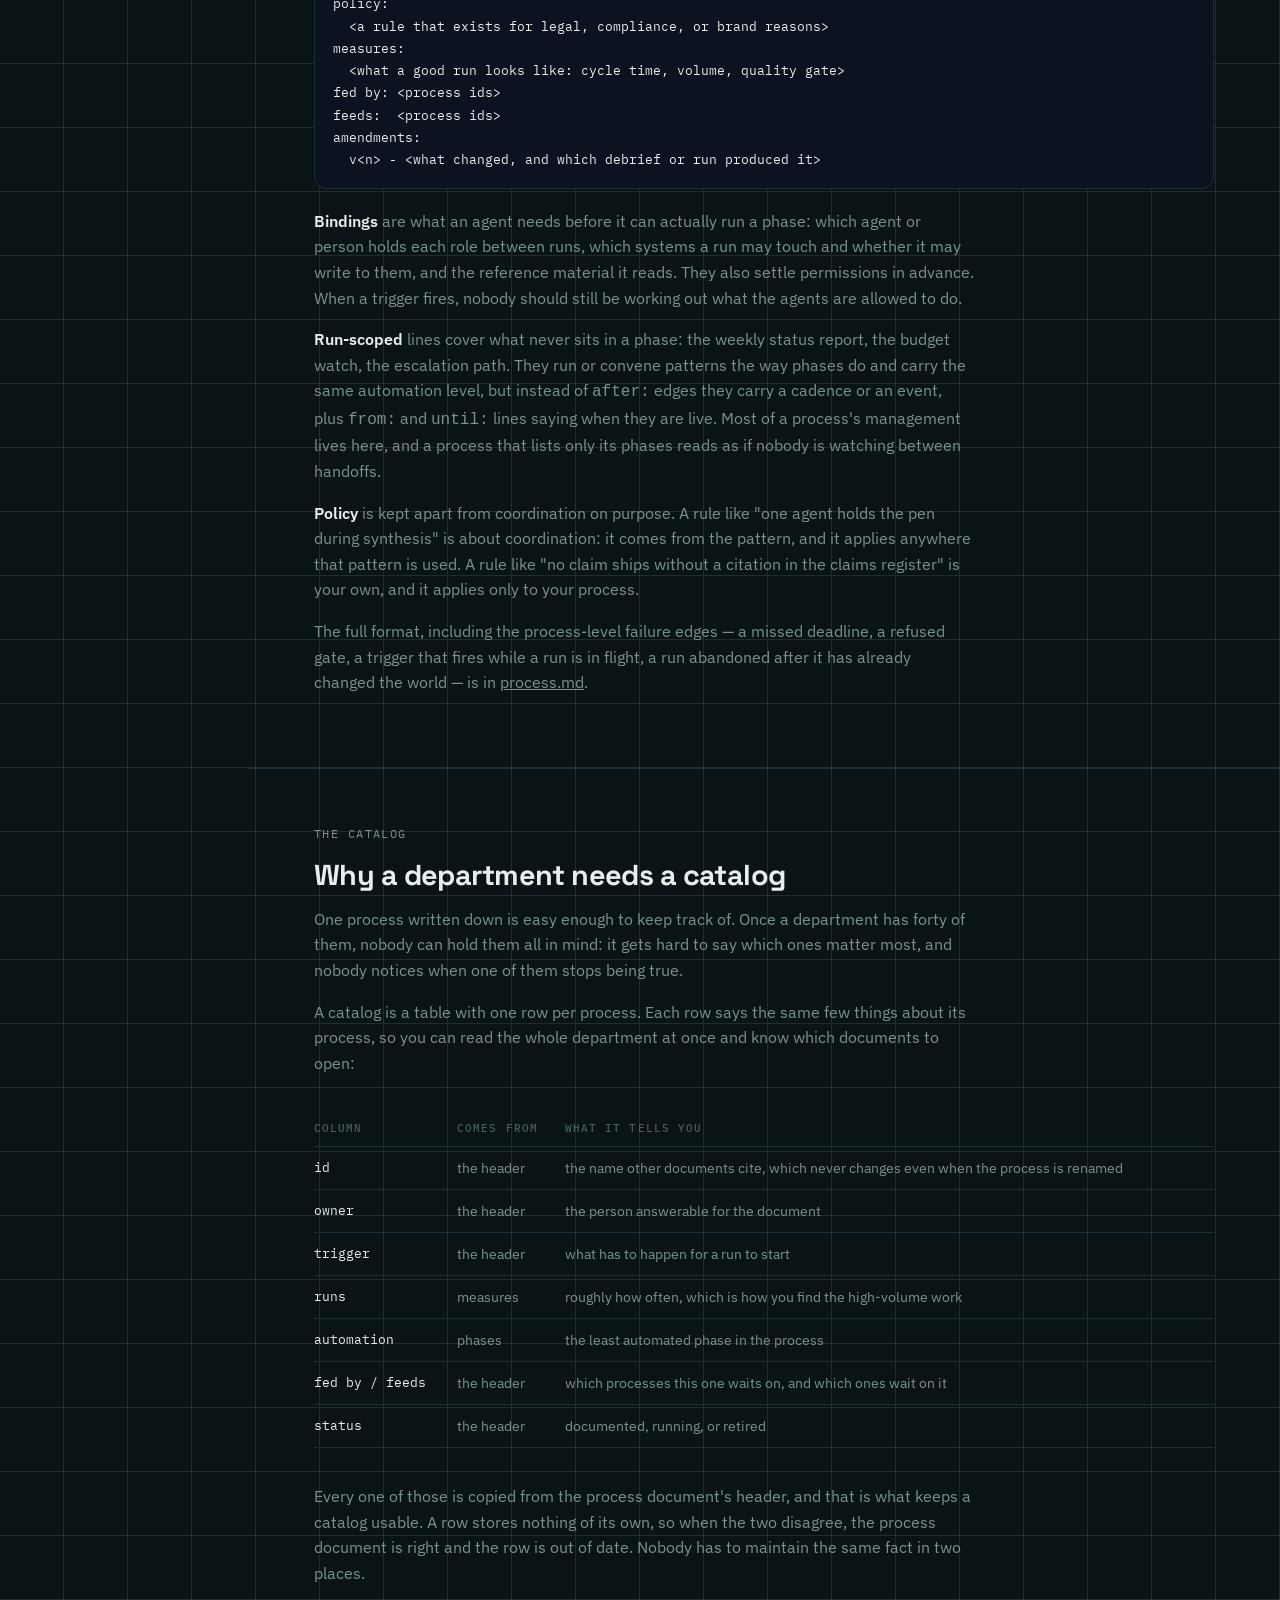
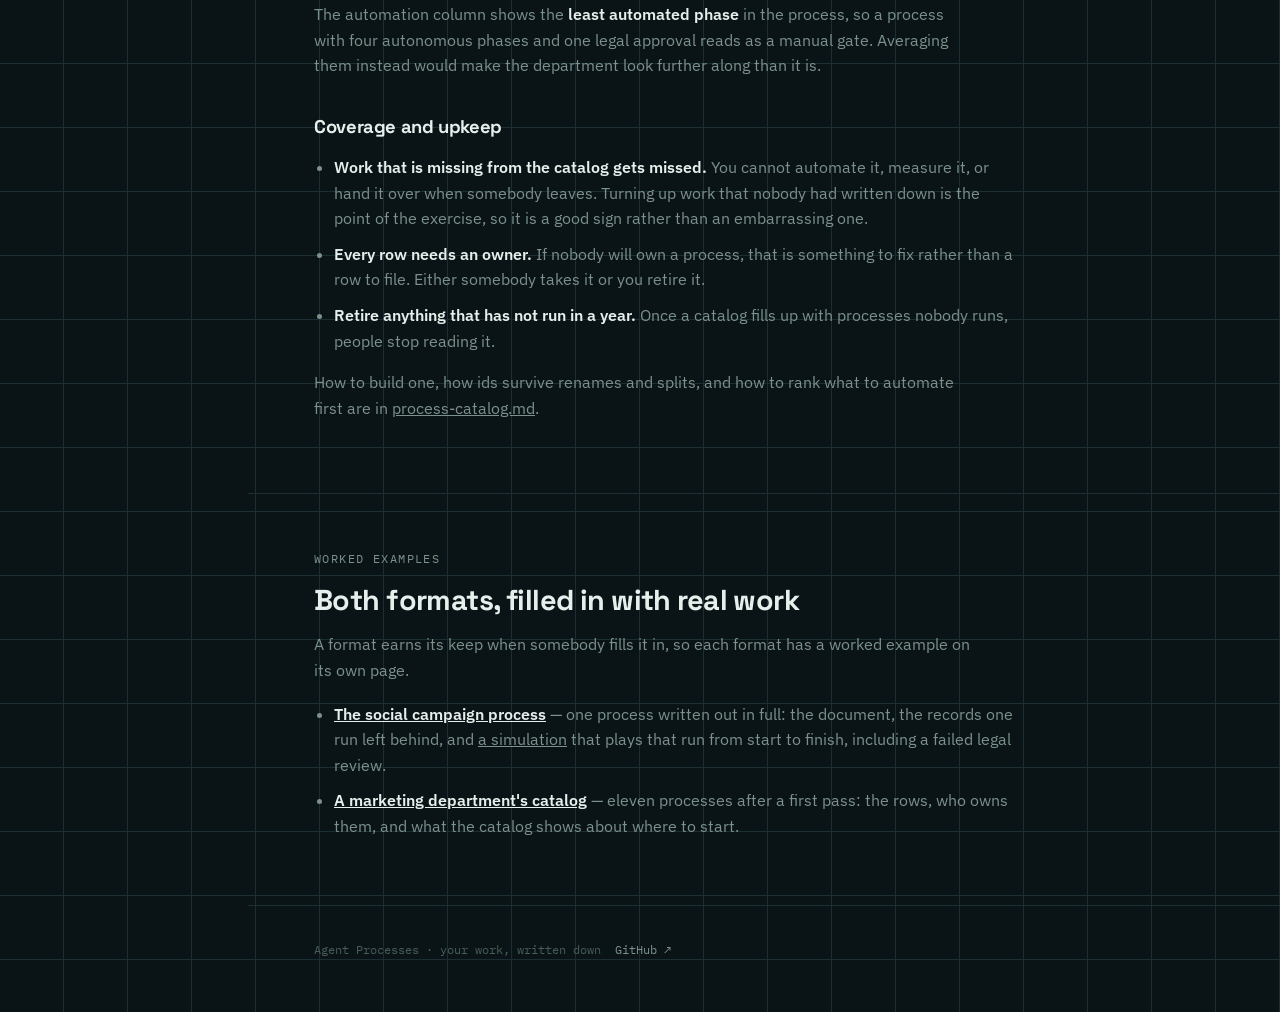
==== commit c0306ae6: "Digitize in the hero; where-this-sits moves to its own reference page Co-Authored-By: Claude Fable 5" ====
--- a/index.html
+++ b/index.html
@@ -19,7 +19,6 @@
       <nav>
         <div class="grp">learn</div>
         <a class="on" href="#top">/ overview</a>
-        <a href="#where">/ where-it-sits</a>
         <a href="#graph">/ the-phase-graph</a>
         <a href="#automation">/ automation</a>
         <div class="grp">the formats</div>
@@ -30,6 +29,7 @@
         <a href="run-simulation.html">/ run-simulation</a>
         <a href="marketing-catalog.html">/ marketing-catalog</a>
         <div class="grp">reference</div>
+        <a href="processes-work-and-collab.html">/ Processes, Work and Collab</a>
         <a href="https://github.com/jeffrschneider/agentprocesses">/ the-repo &#8599;</a>
       </nav>
       <div class="foot"><a href="https://agentmesh.ai/standards.html">The family of standards</a><br><br>
@@ -40,7 +40,7 @@
 
       <div class="wrap hero">
         <span class="eyebrow"><span class="tag">agent processes</span> &middot; your work, in a form agents can run</span>
-        <h1>Write down your processes<br>so <span class="am">agents can run them</span></h1>
+        <h1>Digitize your processes<br>so <span class="am">agents can run them</span></h1>
         <p class="lede">A process says what starts a piece of recurring work, who owns it, which
           phases can run at the same time, how much of each phase an agent is allowed to do,
           and what records a run has to leave behind. A catalog is all of a department's
@@ -51,42 +51,6 @@
           <a class="btn btn-ghost" href="https://github.com/jeffrschneider/agentprocesses">the repo &#8599;</a>
         </div>
       </div>
-
-      <section class="band" id="where">
-        <div class="wrap">
-          <p class="kicker">where this sits</p>
-          <h2>How this fits with the other two libraries</h2>
-          <p><a href="https://agentcollab.dev">Agent Collab</a> covers what happens inside one
-            room: who may speak, who holds the pen, and what the record is.
-            <a href="https://agentworkpatterns.com">Agent Work Patterns</a> covers the shape of
-            a whole job: the phases, what crosses between them, and what happens when a phase
-            fails. Its patterns are reusable, and they belong to nobody.</p>
-          <p>This library covers your organization's own work. A process names work patterns
-            and collaboration patterns for its phases, and adds what only you can supply: your
-            trigger, your systems, your legal gate, your owner. Processes refer to patterns, and the
-            patterns never refer back, which is how the rest of the family works too.</p>
-
-          <h3>Why a process is not a work pattern</h3>
-          <p>A work pattern is generic. Train and certify is the same shape at your company and
-            at your competitor, which is why there are only a few of them and why one earns its
-            place by recurring across organizations.</p>
-          <p>A process is yours. It has your brand rules in it, your compliance gate, your
-            systems, and a person's name on it. A department usually has somewhere between ten
-            and forty of them. You would never have forty work patterns.</p>
-          <p>They also last different lengths of time. You pick up a work pattern when you
-            need it and put it down again. A process is a standing document: it gets amended a
-            few times a year, runs hundreds of times, and outlives everyone who wrote it. That
-            is why it carries a version, an owner, an effective date and an amendment history,
-            and why every run records which version it ran under.</p>
-          <div class="callout">
-            <div class="t">a process and a run are two different things</div>
-            <p>A <b>process</b> is the document. A <b>run</b> is one execution of it. Both need
-              records. If you keep them separate, an auditor looking at a run from last March can
-              read it against the version of the process that was in force in March, instead of
-              the version you have today.</p>
-          </div>
-        </div>
-      </section>
 
       <section class="band" id="graph">
         <div class="wrap">
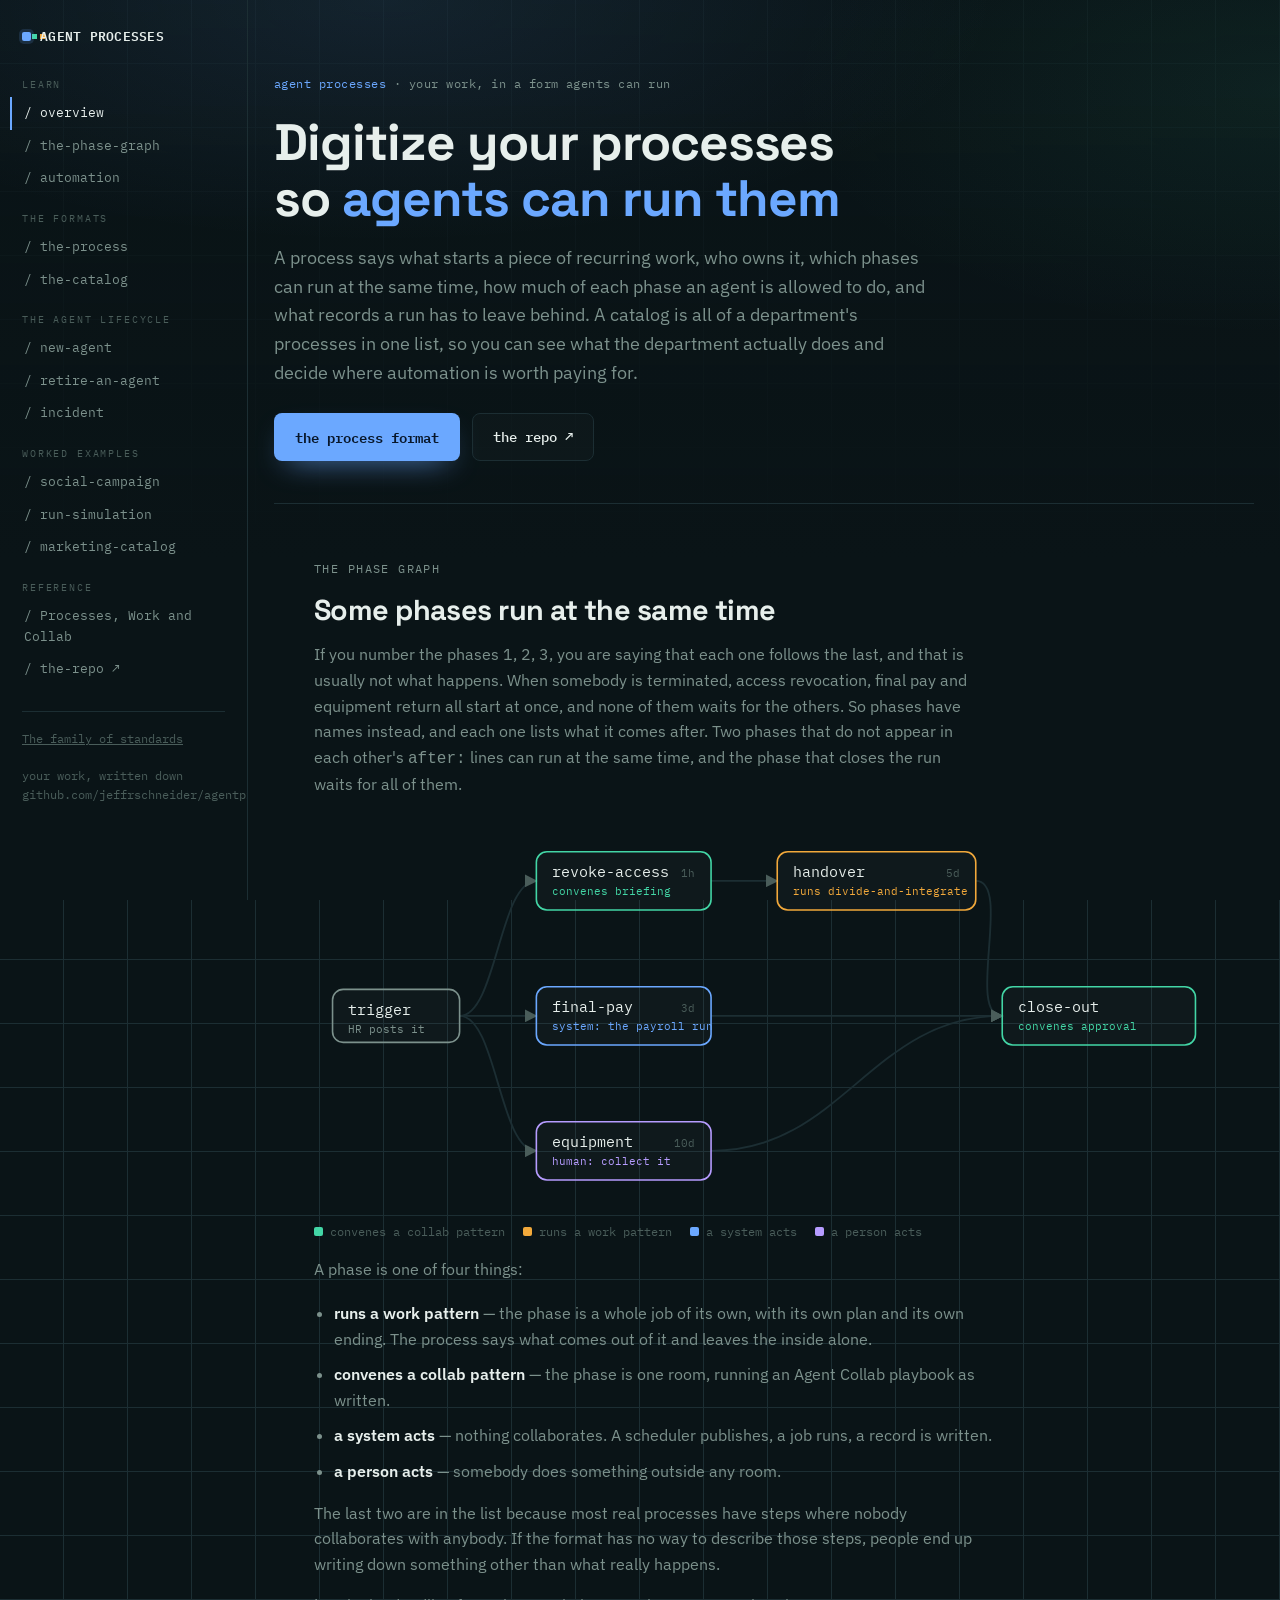
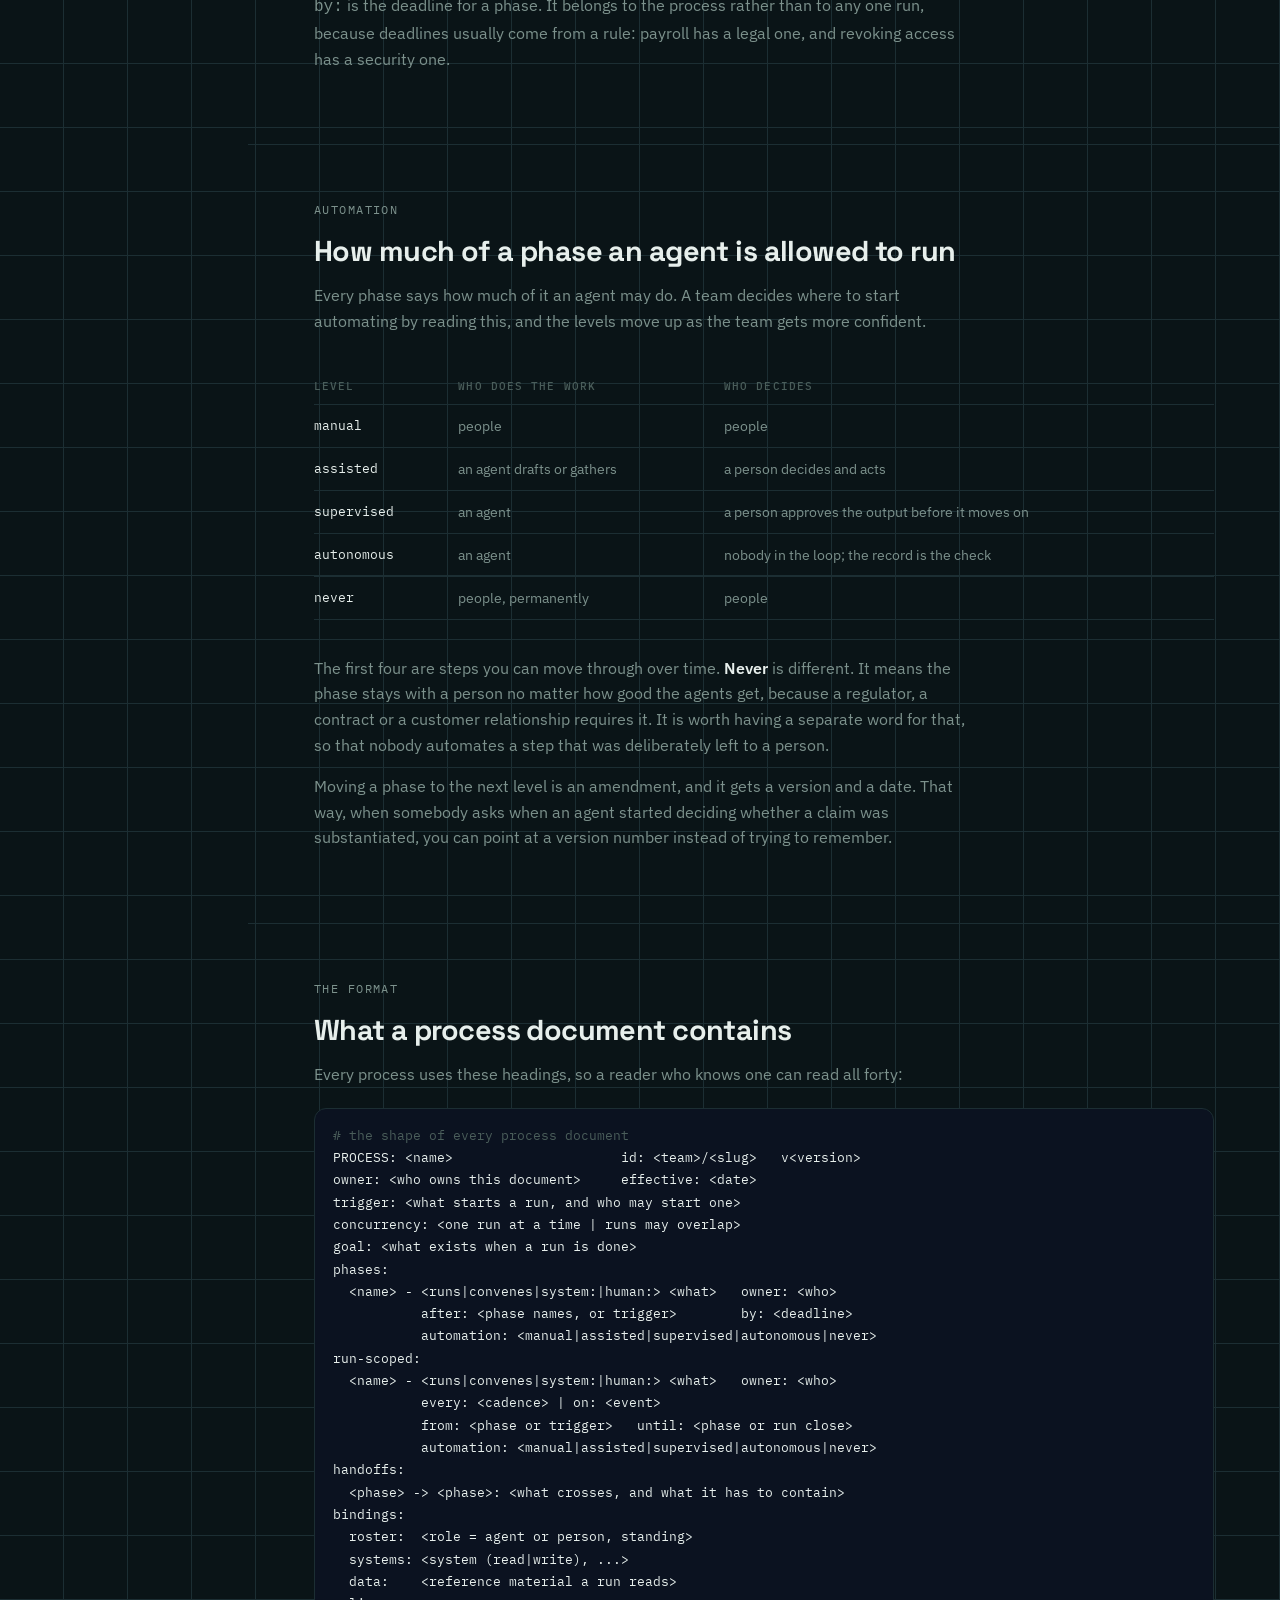
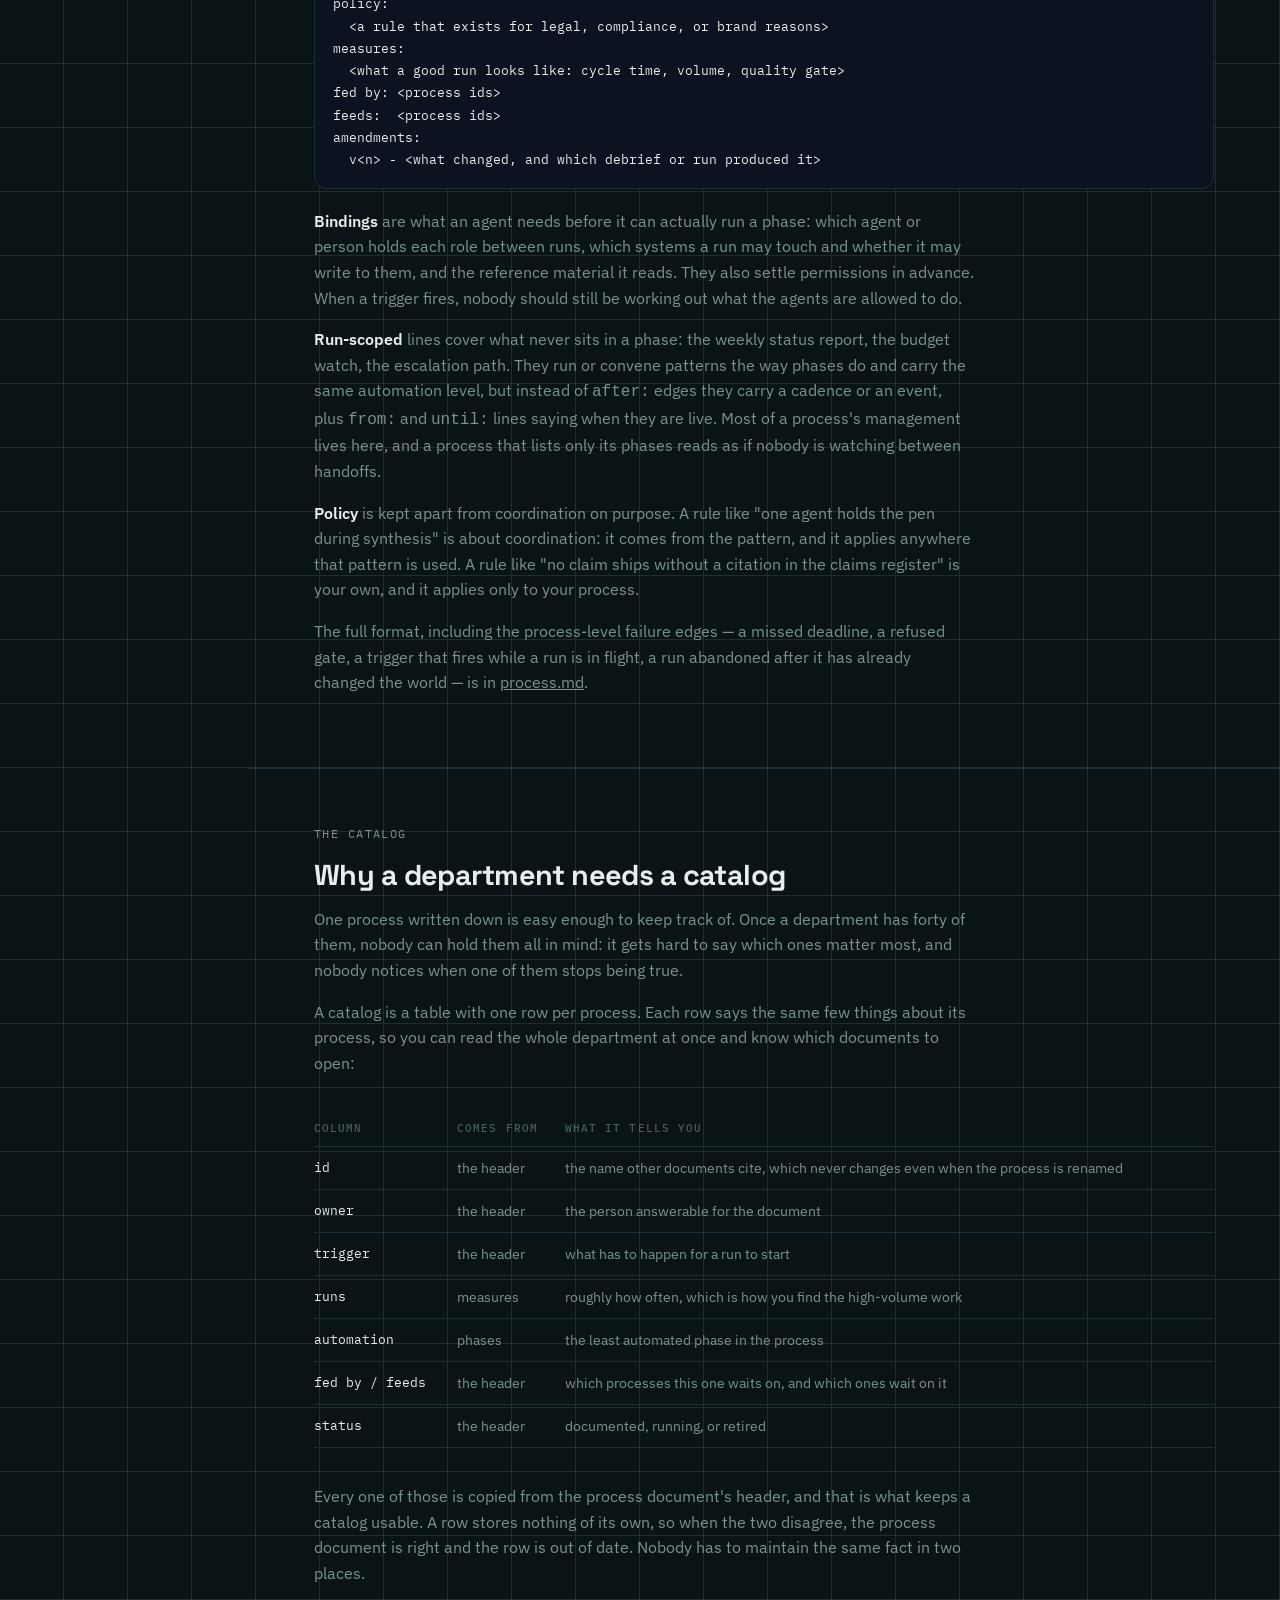
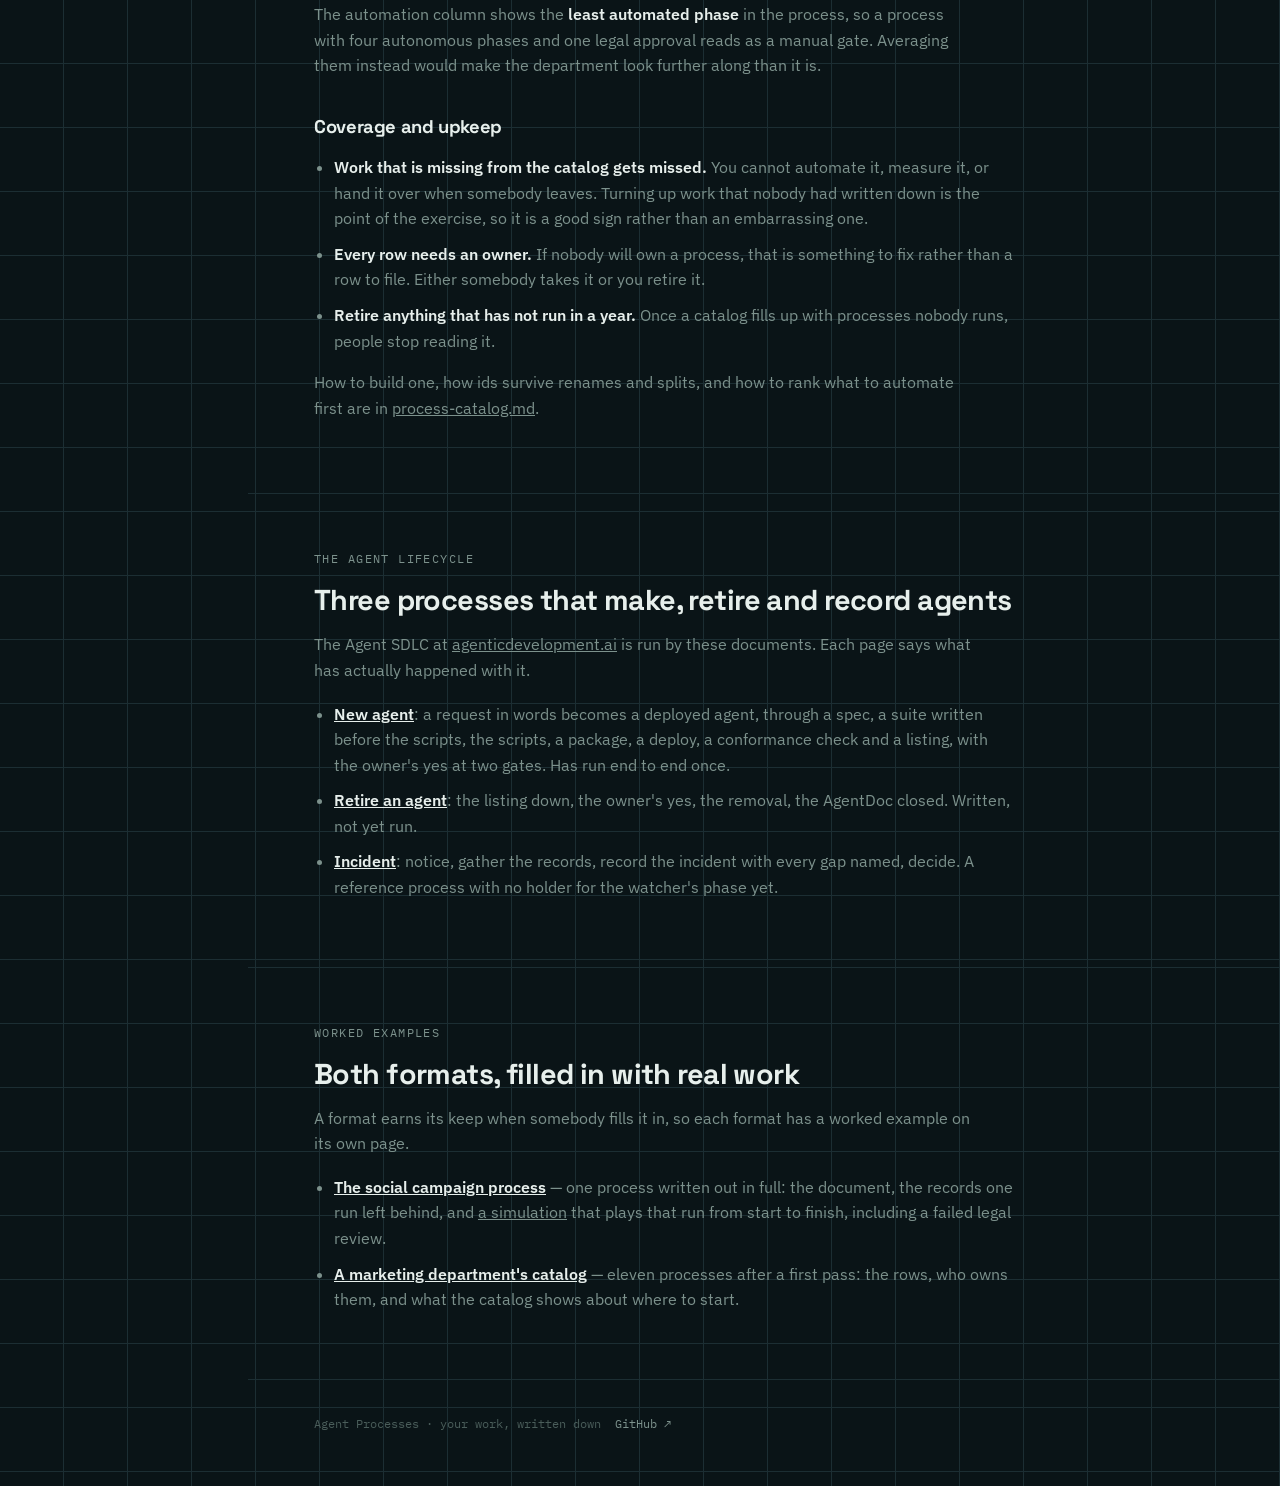
==== commit 7c1b712c: "The agent lifecycle's three processes: New agent, Retire an agent, Incident Each page carries the do" ====
--- a/index.html
+++ b/index.html
@@ -24,6 +24,10 @@
         <div class="grp">the formats</div>
         <a href="#format">/ the-process</a>
         <a href="#catalog">/ the-catalog</a>
+        <div class="grp">the agent lifecycle</div>
+        <a href="new-agent.html">/ new-agent</a>
+        <a href="retire-an-agent.html">/ retire-an-agent</a>
+        <a href="incident.html">/ incident</a>
         <div class="grp">worked examples</div>
         <a href="social-campaign.html">/ social-campaign</a>
         <a href="run-simulation.html">/ run-simulation</a>
@@ -269,6 +273,26 @@
         </div>
       </section>
 
+      <section class="band" id="lifecycle">
+        <div class="wrap">
+          <p class="kicker">the agent lifecycle</p>
+          <h2>Three processes that make, retire and record agents</h2>
+          <p>The Agent SDLC at <a href="https://agenticdevelopment.ai/">agenticdevelopment.ai</a> is
+            run by these documents. Each page says what has actually happened with it.</p>
+          <ul class="plain">
+            <li><b><a href="new-agent.html">New agent</a></b>: a request in words becomes a deployed
+              agent, through a spec, a suite written before the scripts, the scripts, a package,
+              a deploy, a conformance check and a listing, with the owner's yes at two gates. Has
+              run end to end once.</li>
+            <li><b><a href="retire-an-agent.html">Retire an agent</a></b>: the listing down, the
+              owner's yes, the removal, the AgentDoc closed. Written, not yet run.</li>
+            <li><b><a href="incident.html">Incident</a></b>: notice, gather the records, record
+              the incident with every gap named, decide. A reference process with no holder for
+              the watcher's phase yet.</li>
+          </ul>
+        </div>
+      </section>
+
       <section class="band" id="examples">
         <div class="wrap">
           <p class="kicker">worked examples</p>
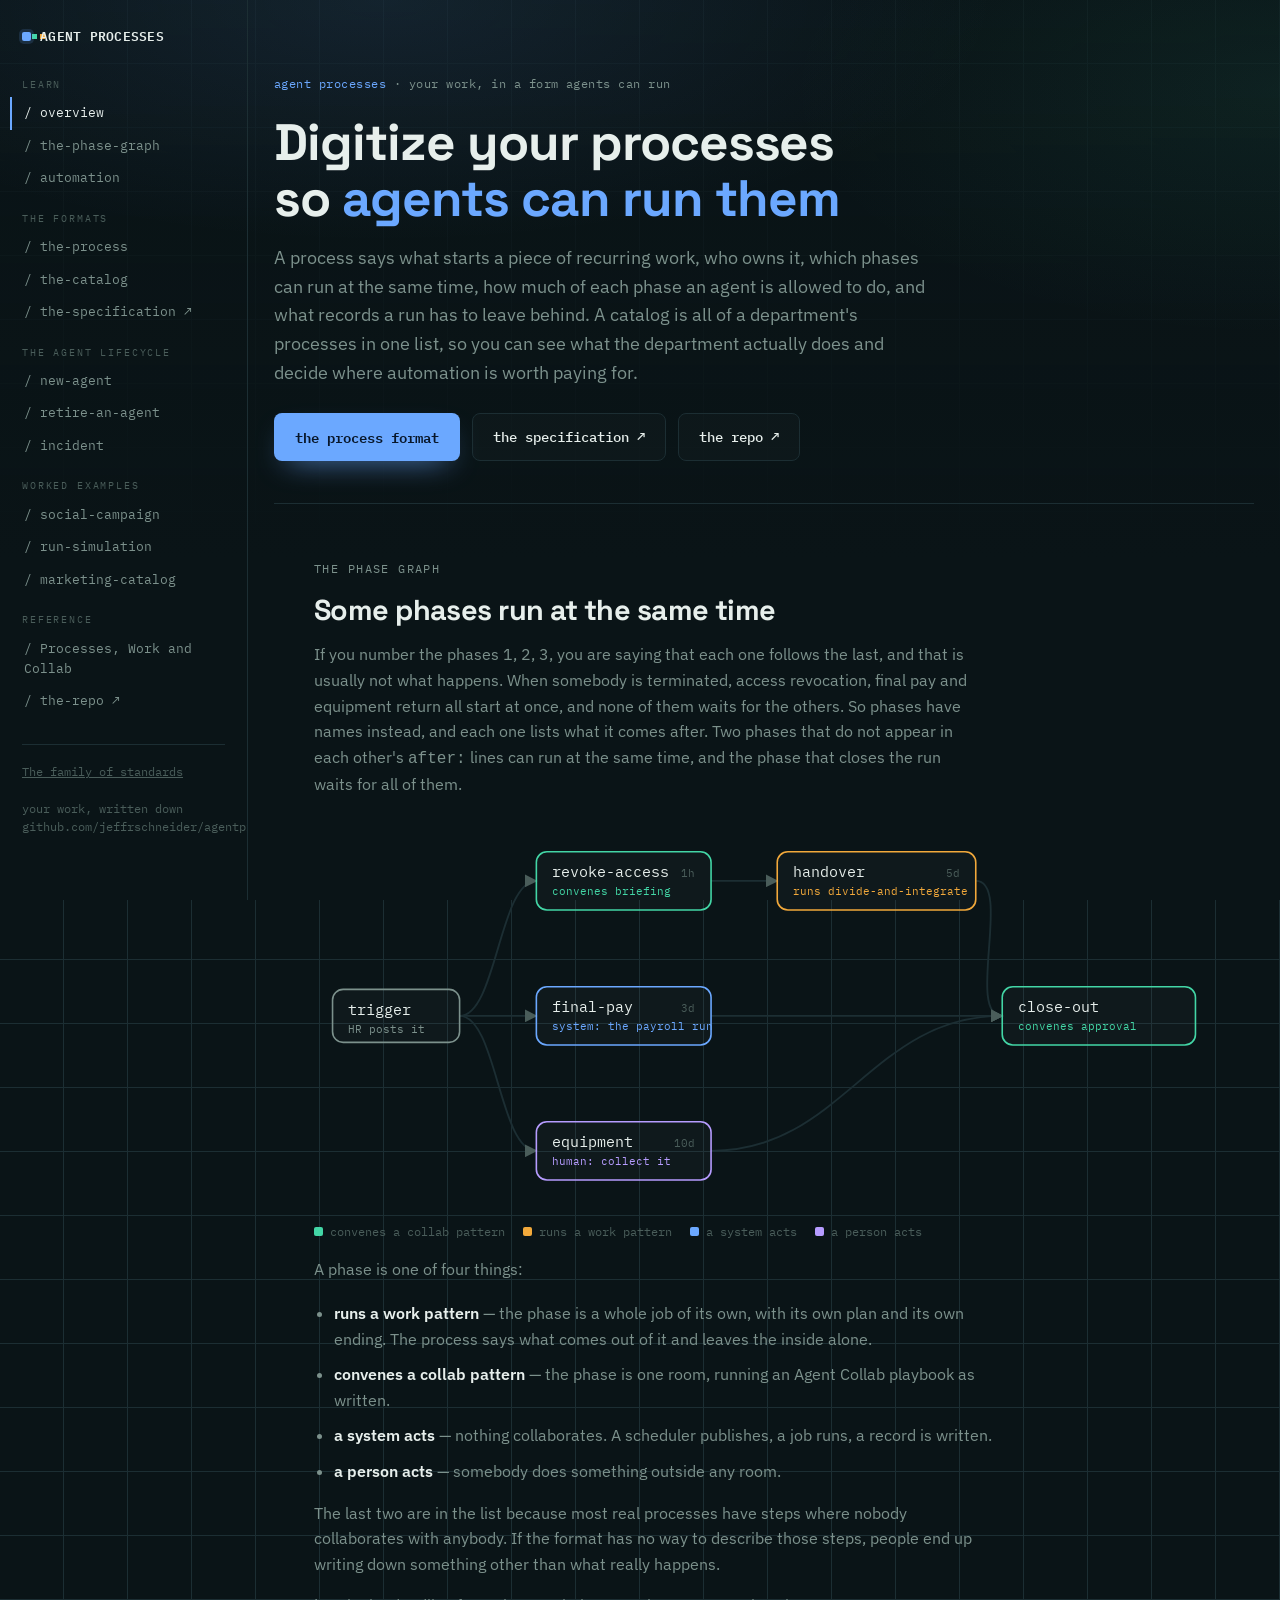
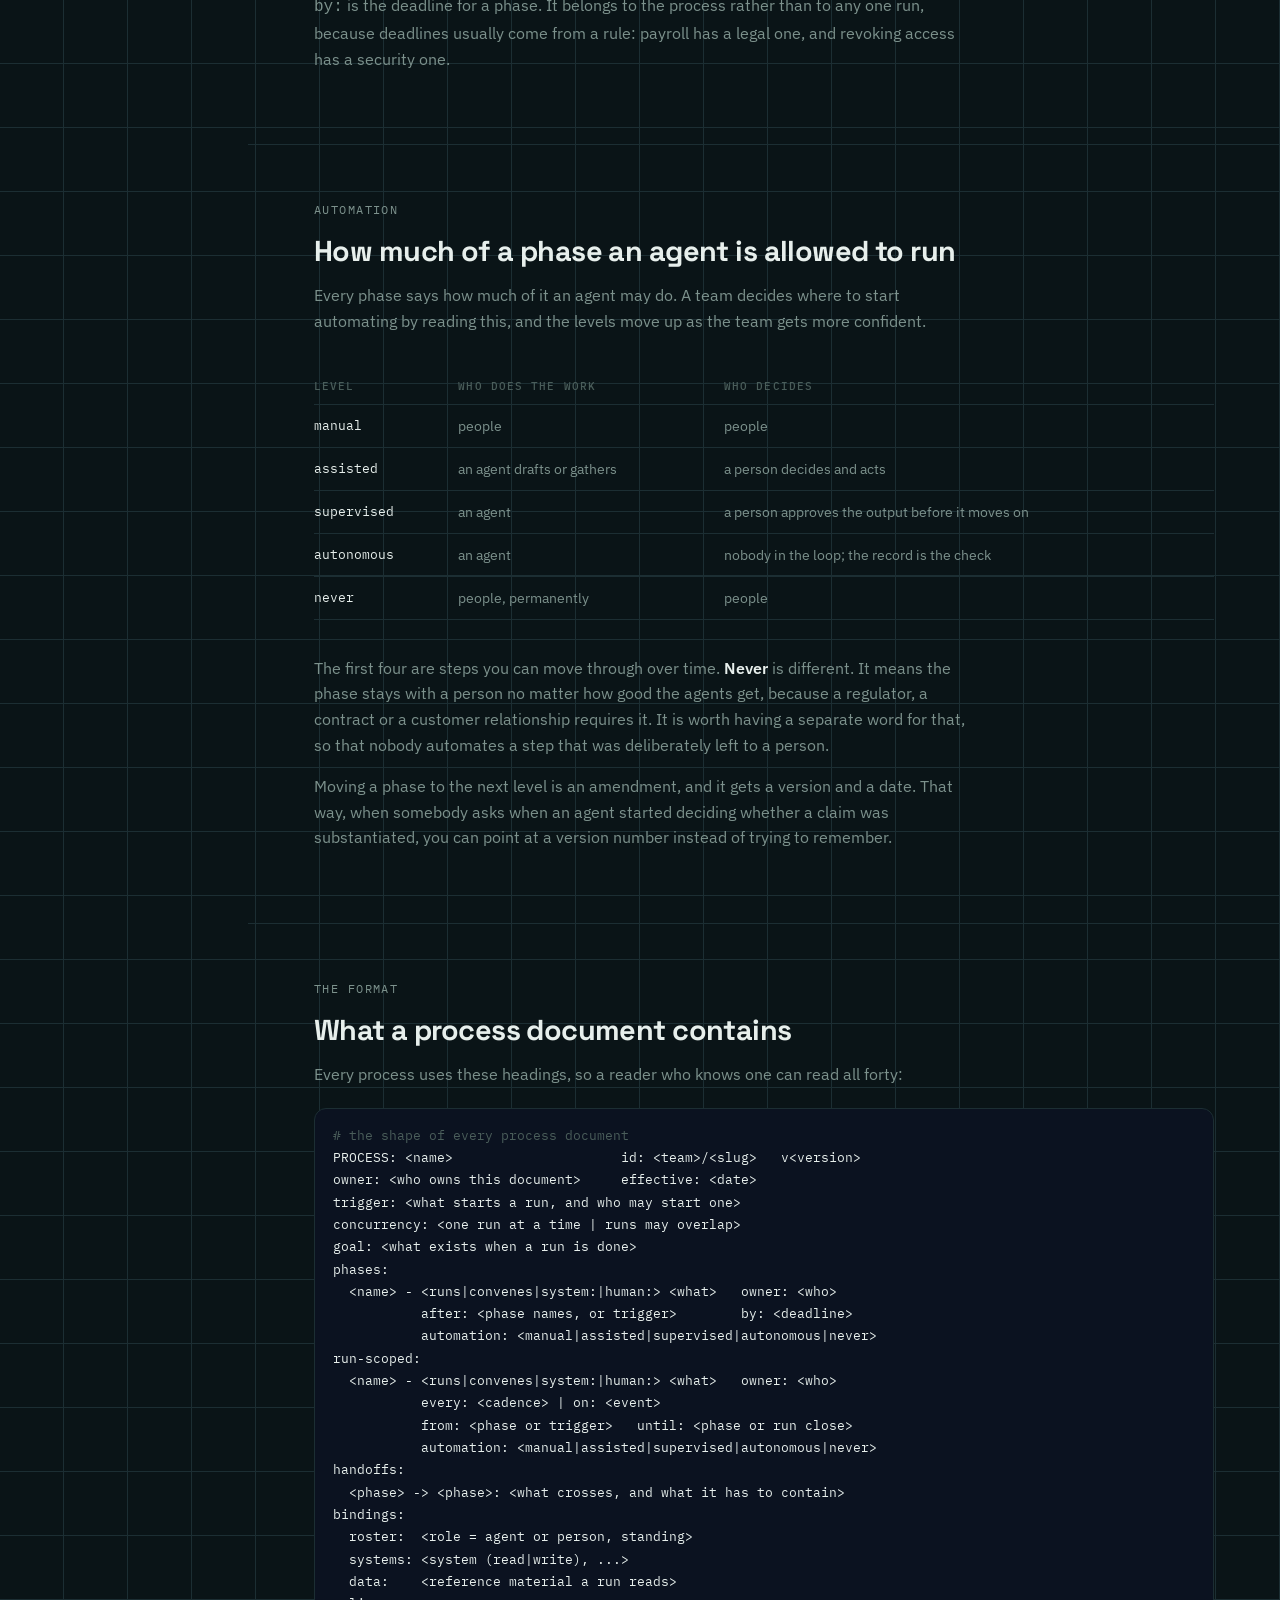
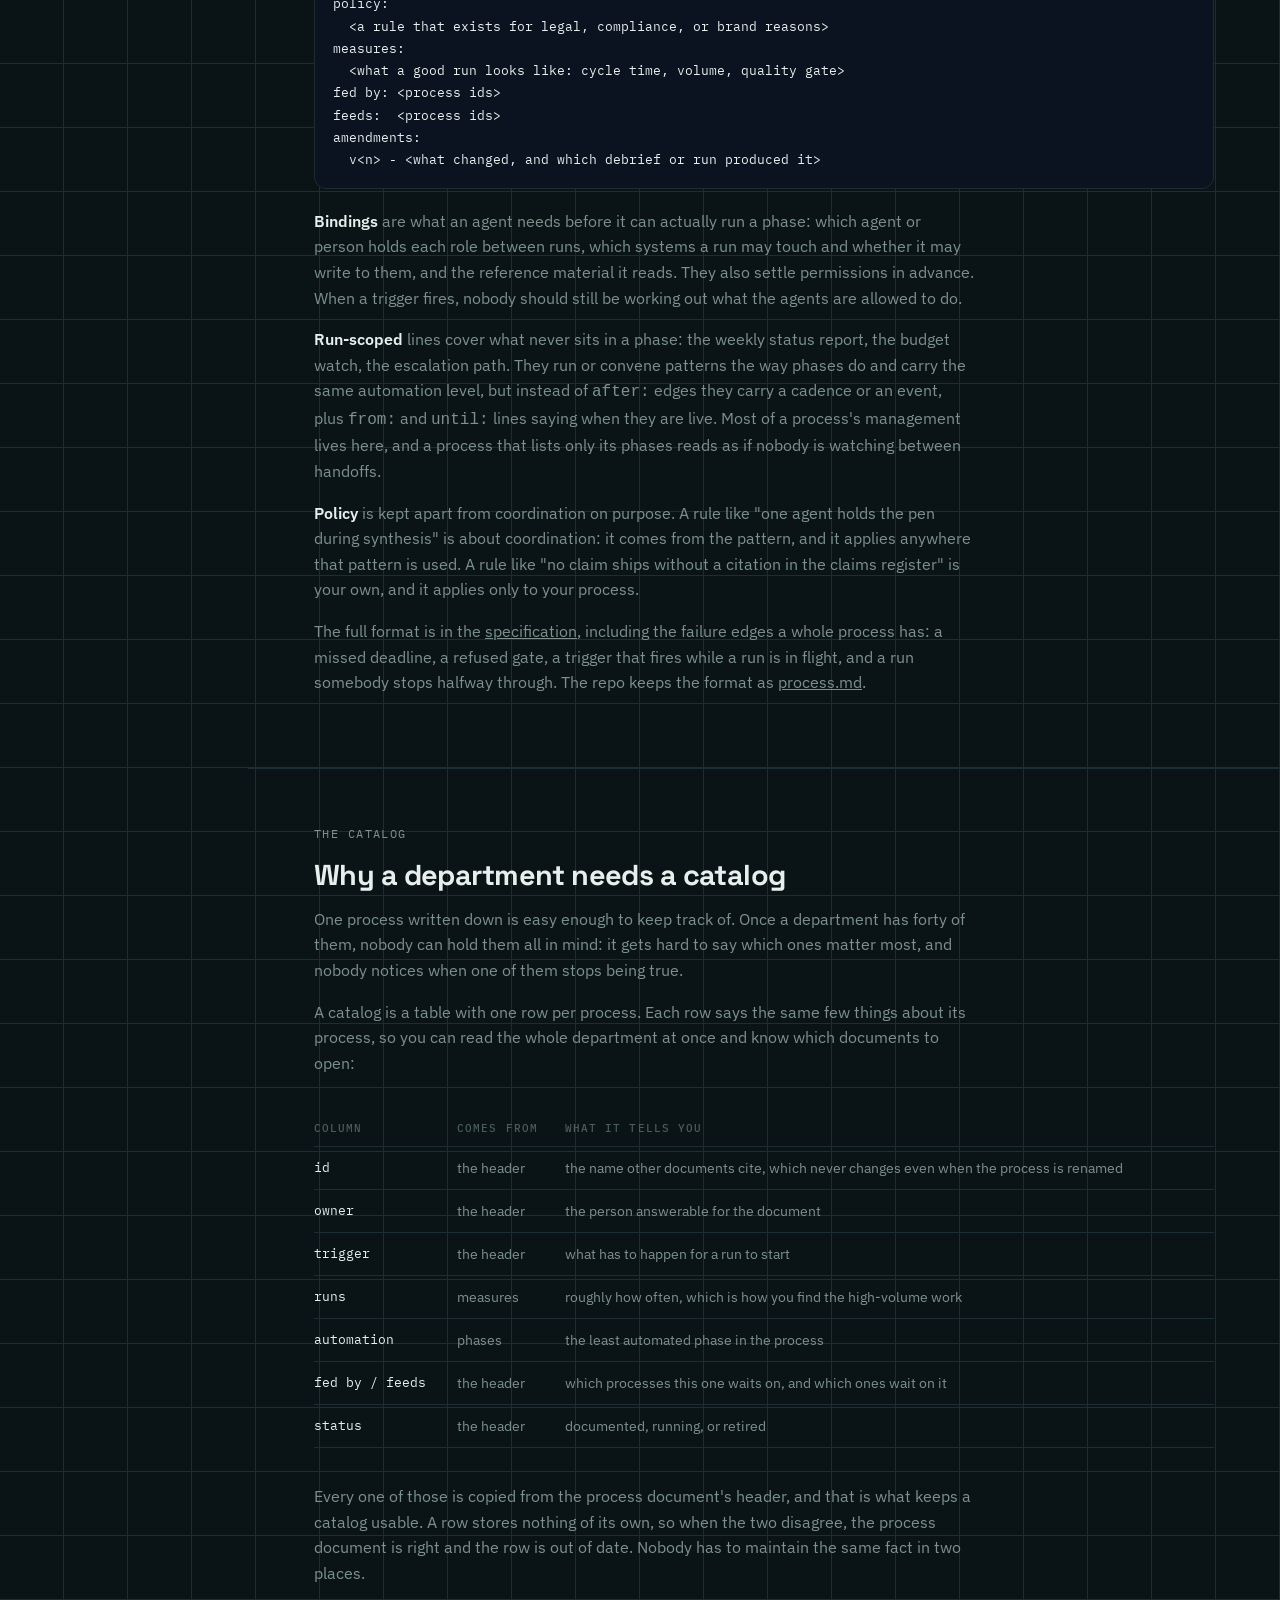
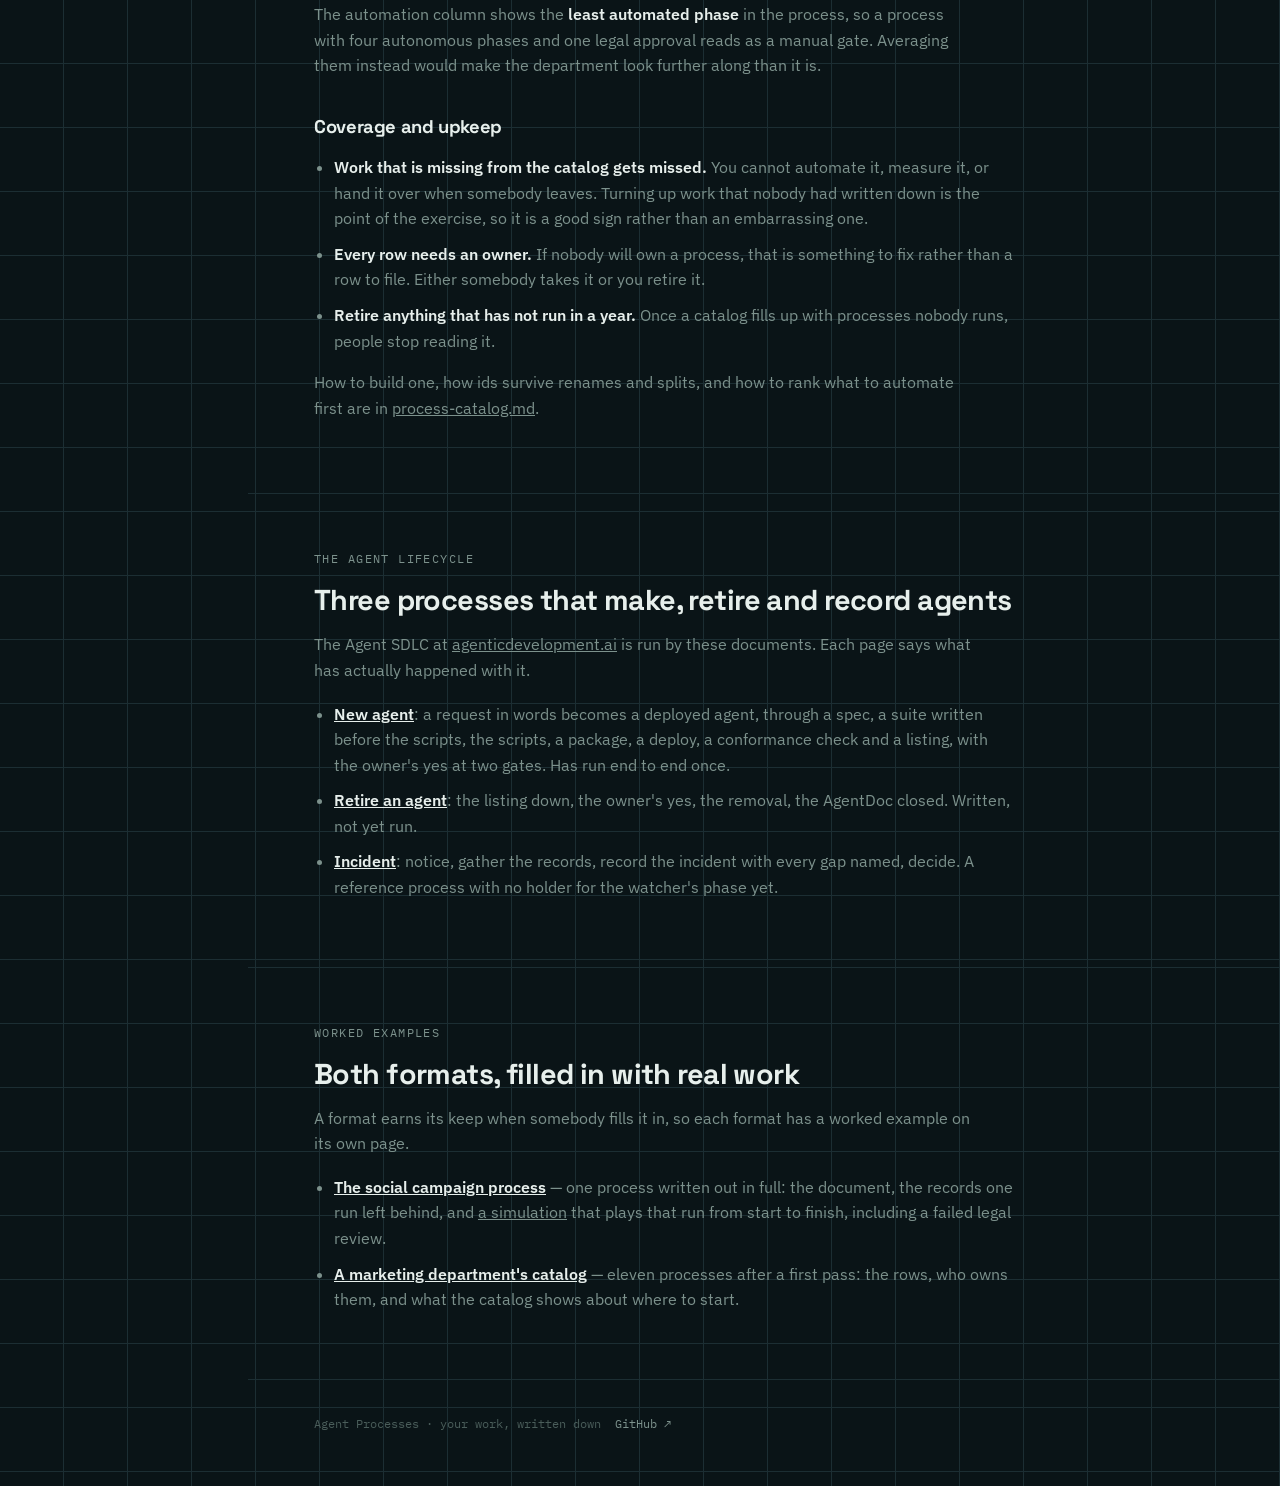
==== commit ca837220: "The site links to its own specification agentprocesses.ai explained the format and pointed only at p" ====
--- a/index.html
+++ b/index.html
@@ -24,6 +24,7 @@
         <div class="grp">the formats</div>
         <a href="#format">/ the-process</a>
         <a href="#catalog">/ the-catalog</a>
+        <a href="https://agentcatalog.com/spec/agent-processes">/ the-specification &#8599;</a>
         <div class="grp">the agent lifecycle</div>
         <a href="new-agent.html">/ new-agent</a>
         <a href="retire-an-agent.html">/ retire-an-agent</a>
@@ -52,6 +53,7 @@
           where automation is worth paying for.</p>
         <div class="cta">
           <a class="btn btn-lead" href="#format">the process format</a>
+          <a class="btn btn-ghost" href="https://agentcatalog.com/spec/agent-processes">the specification &#8599;</a>
           <a class="btn btn-ghost" href="https://github.com/jeffrschneider/agentprocesses">the repo &#8599;</a>
         </div>
       </div>
@@ -218,9 +220,10 @@
             holds the pen during synthesis" is about coordination: it comes from the pattern, and
             it applies anywhere that pattern is used. A rule like "no claim ships without a
             citation in the claims register" is your own, and it applies only to your process.</p>
-          <p>The full format, including the process-level failure edges &mdash; a missed
-            deadline, a refused gate, a trigger that fires while a run is in flight, a run
-            abandoned after it has already changed the world &mdash; is in
+          <p>The full format is in the <a href="https://agentcatalog.com/spec/agent-processes">specification</a>, including the
+            failure edges a whole process has: a missed deadline, a refused gate, a trigger that
+            fires while a run is in flight, and a run somebody stops halfway through. The repo
+            keeps the format as
             <a href="https://github.com/jeffrschneider/agentprocesses/blob/main/process.md">process.md</a>.</p>
         </div>
       </section>
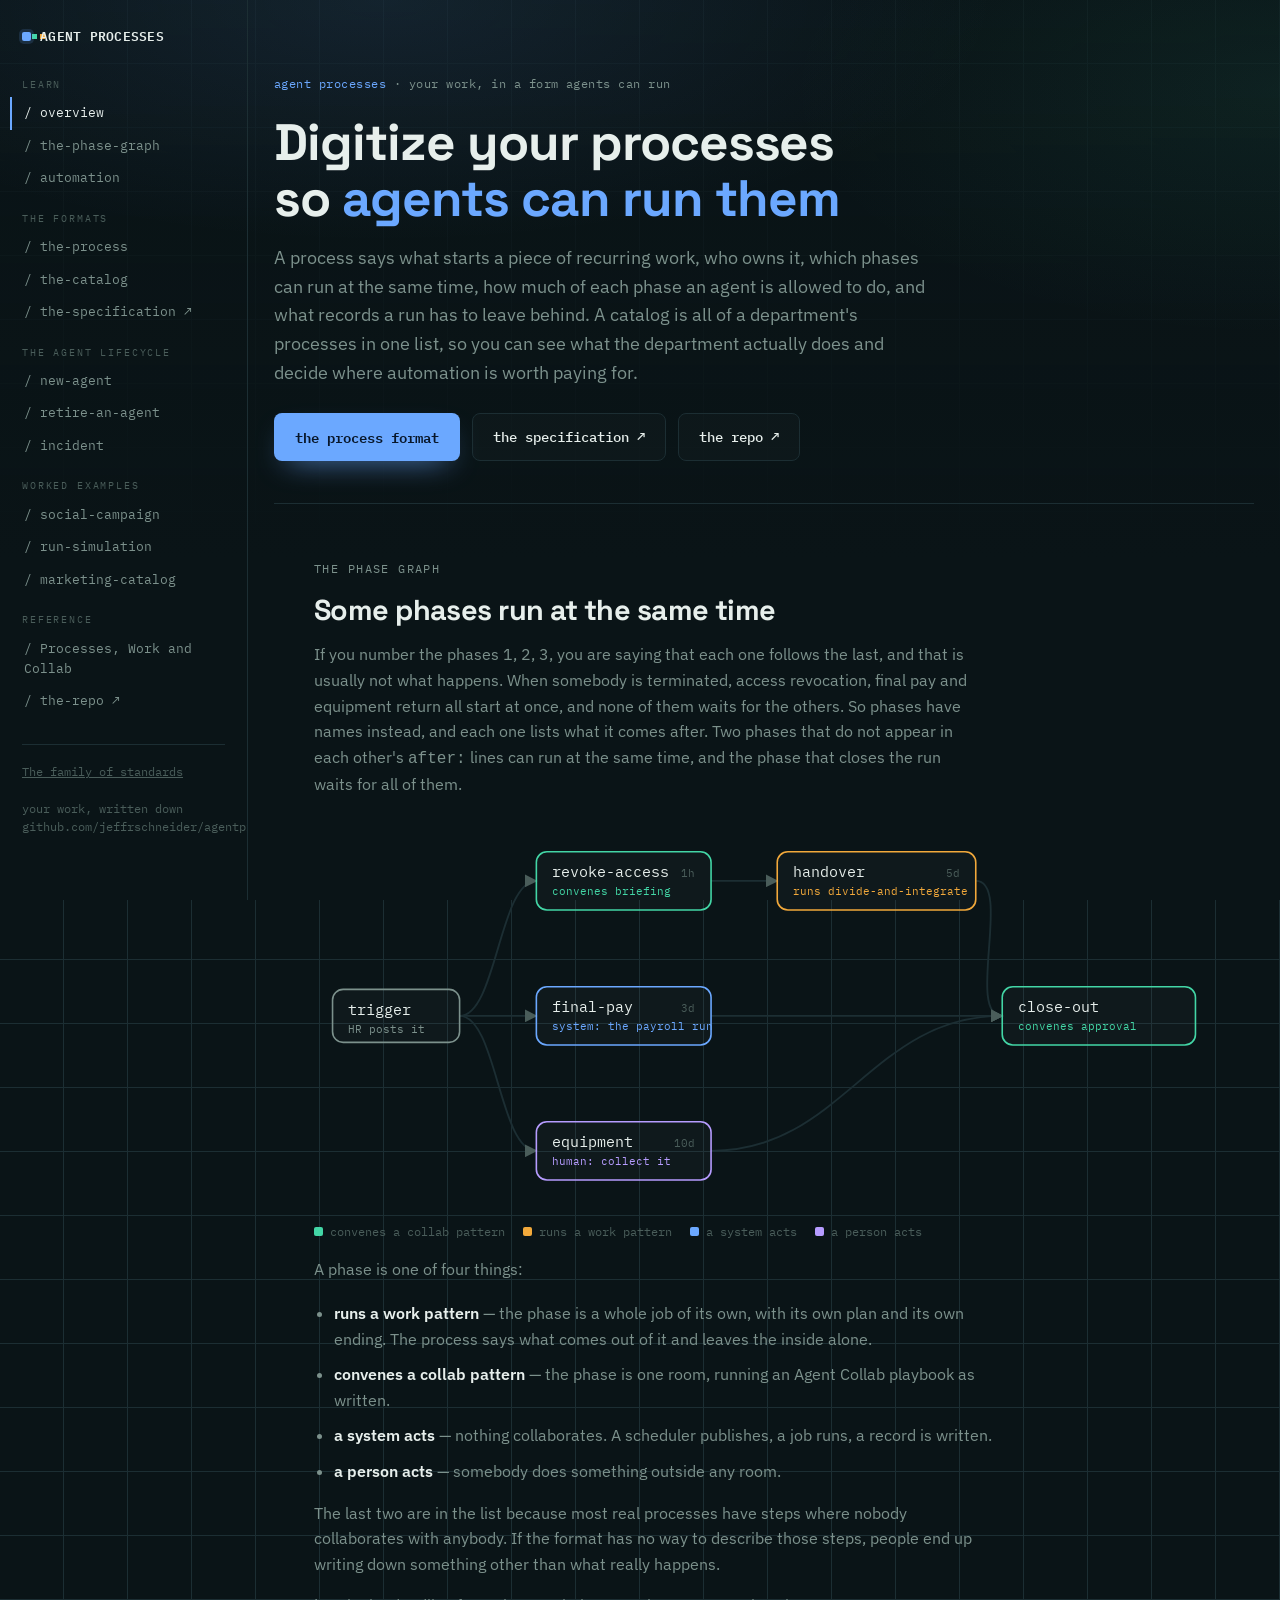
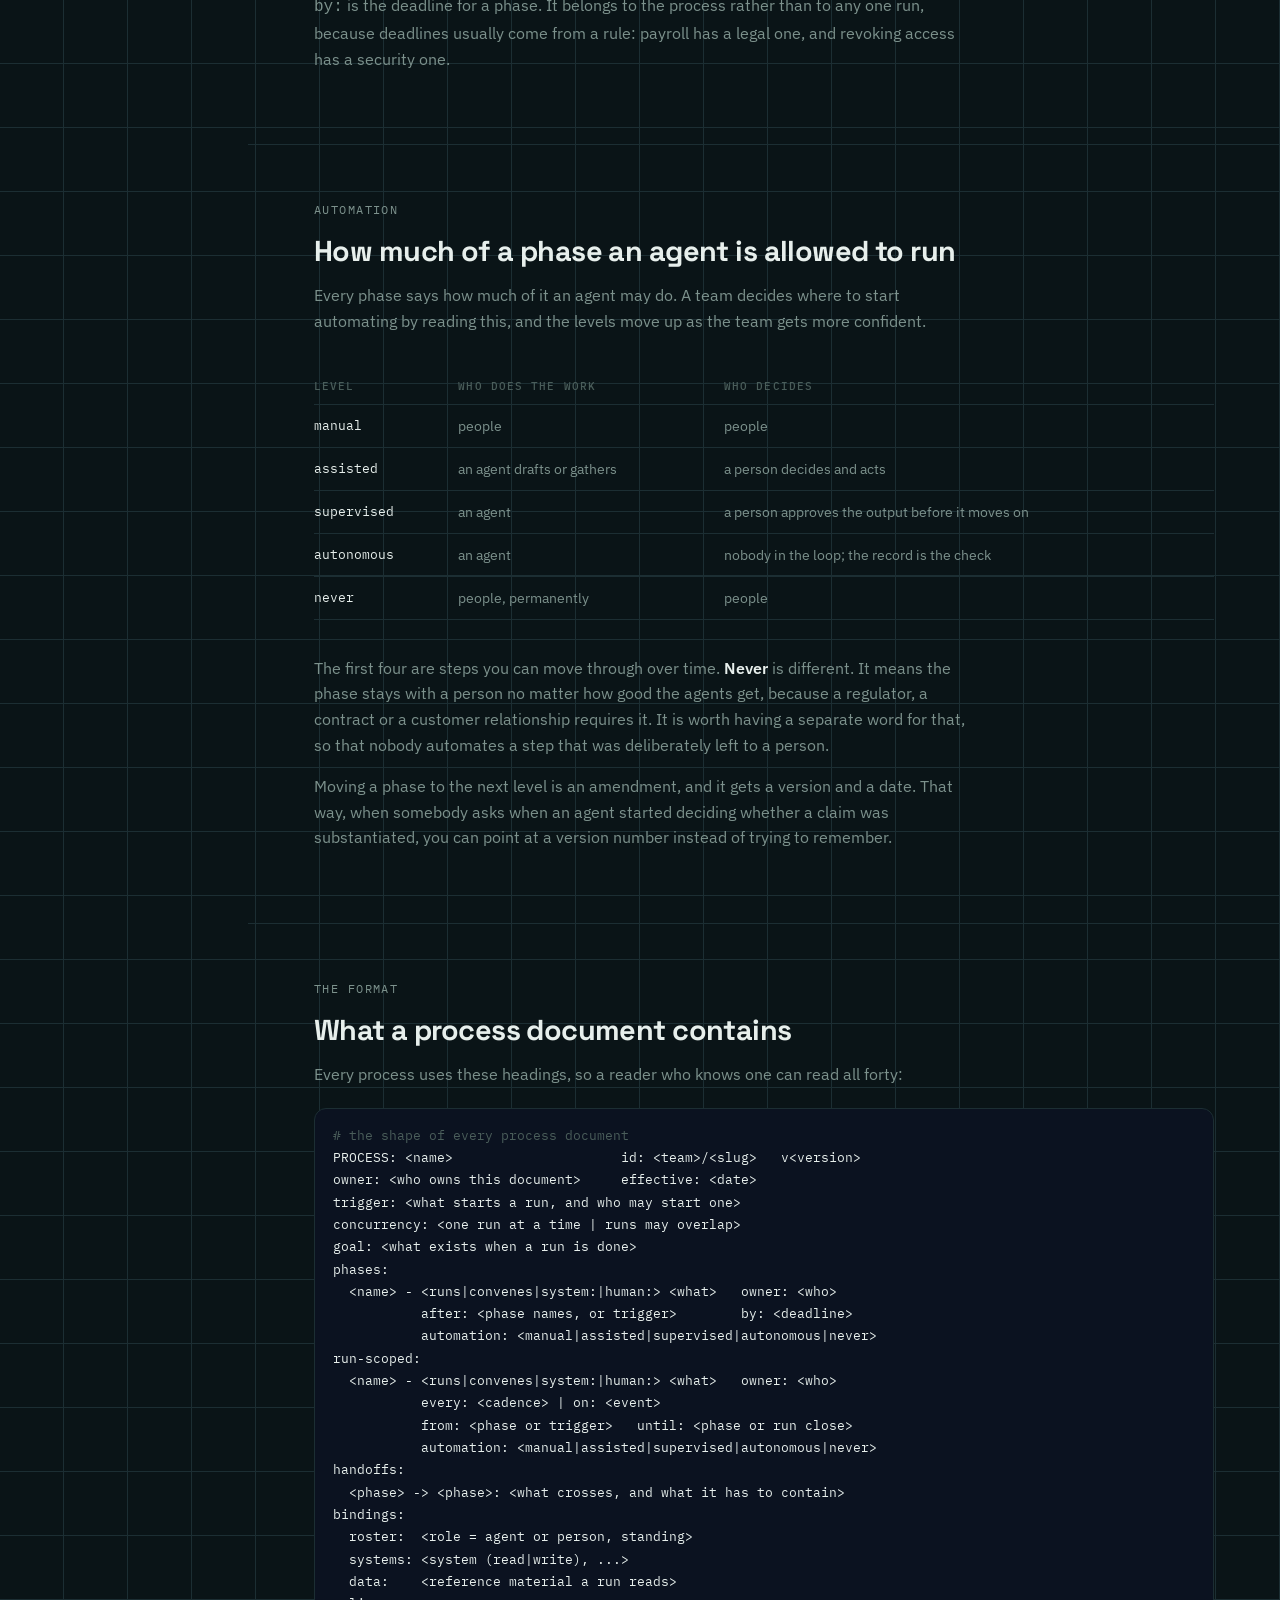
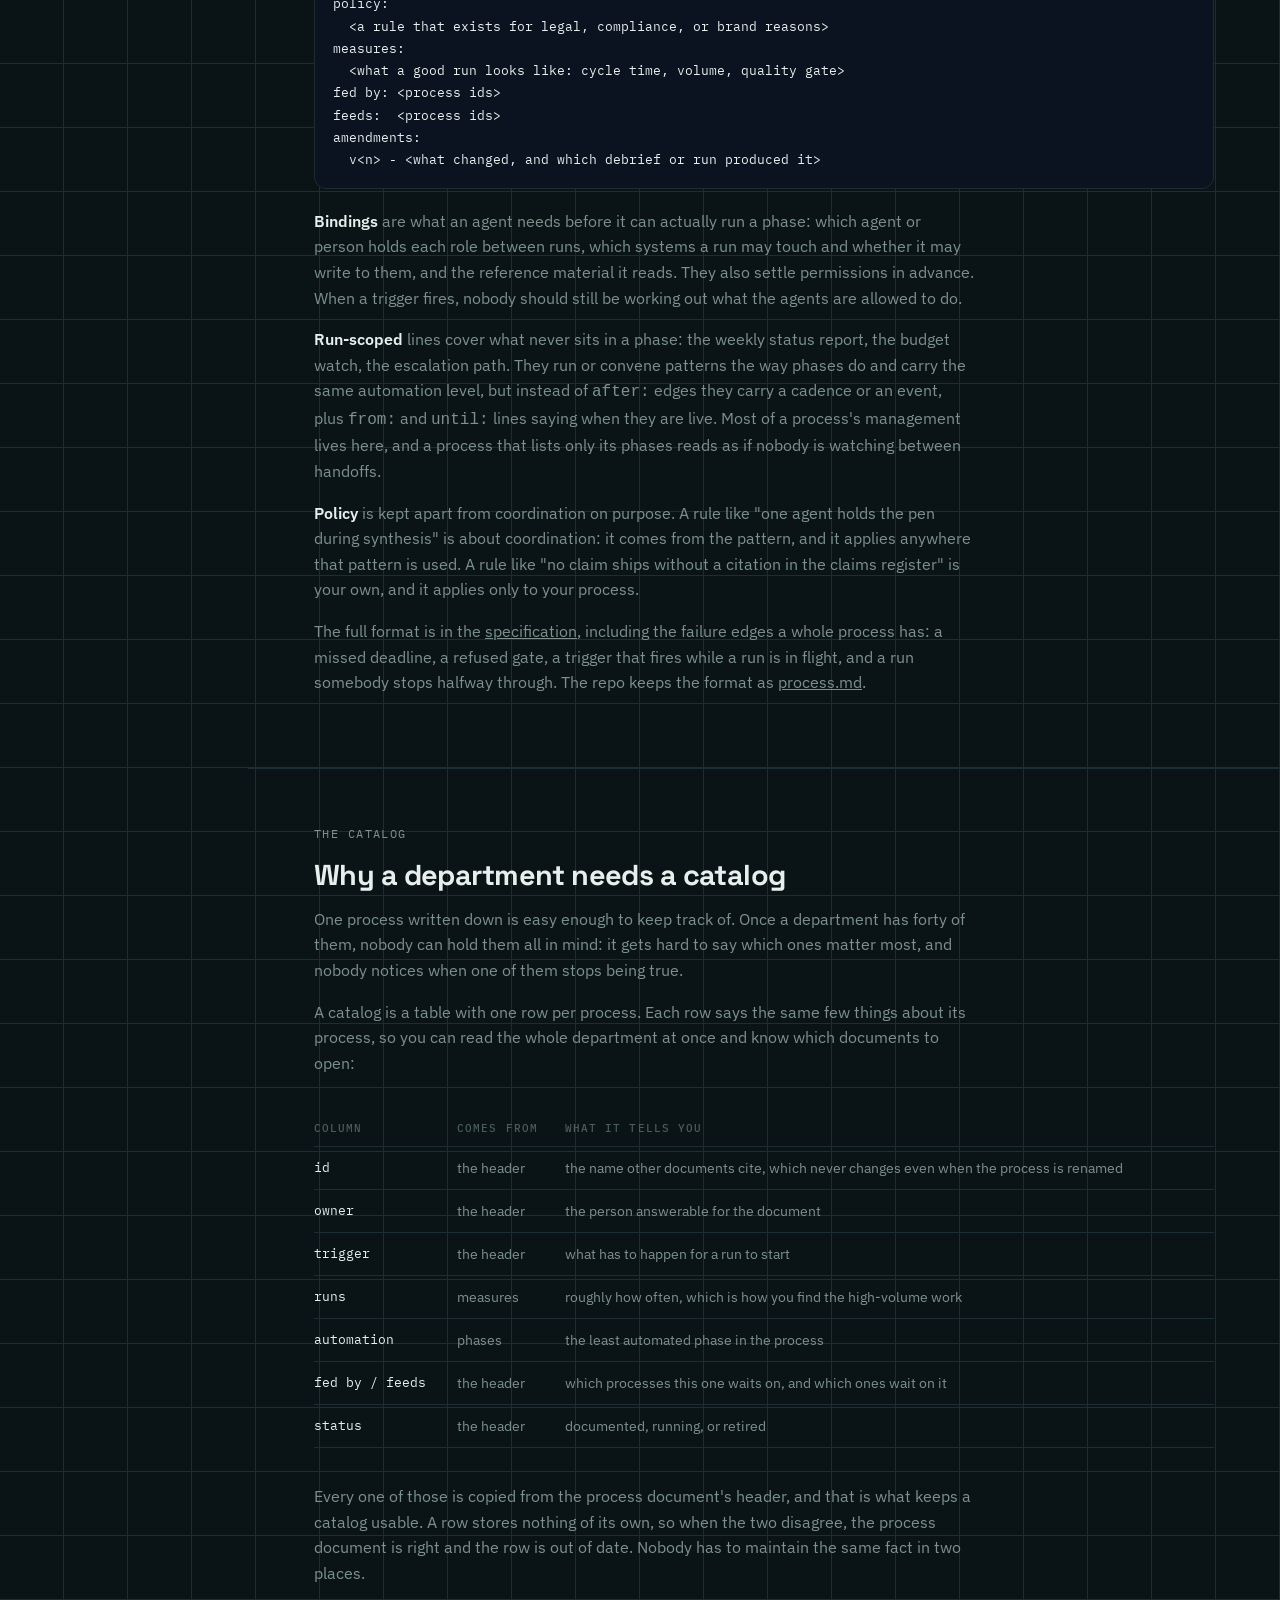
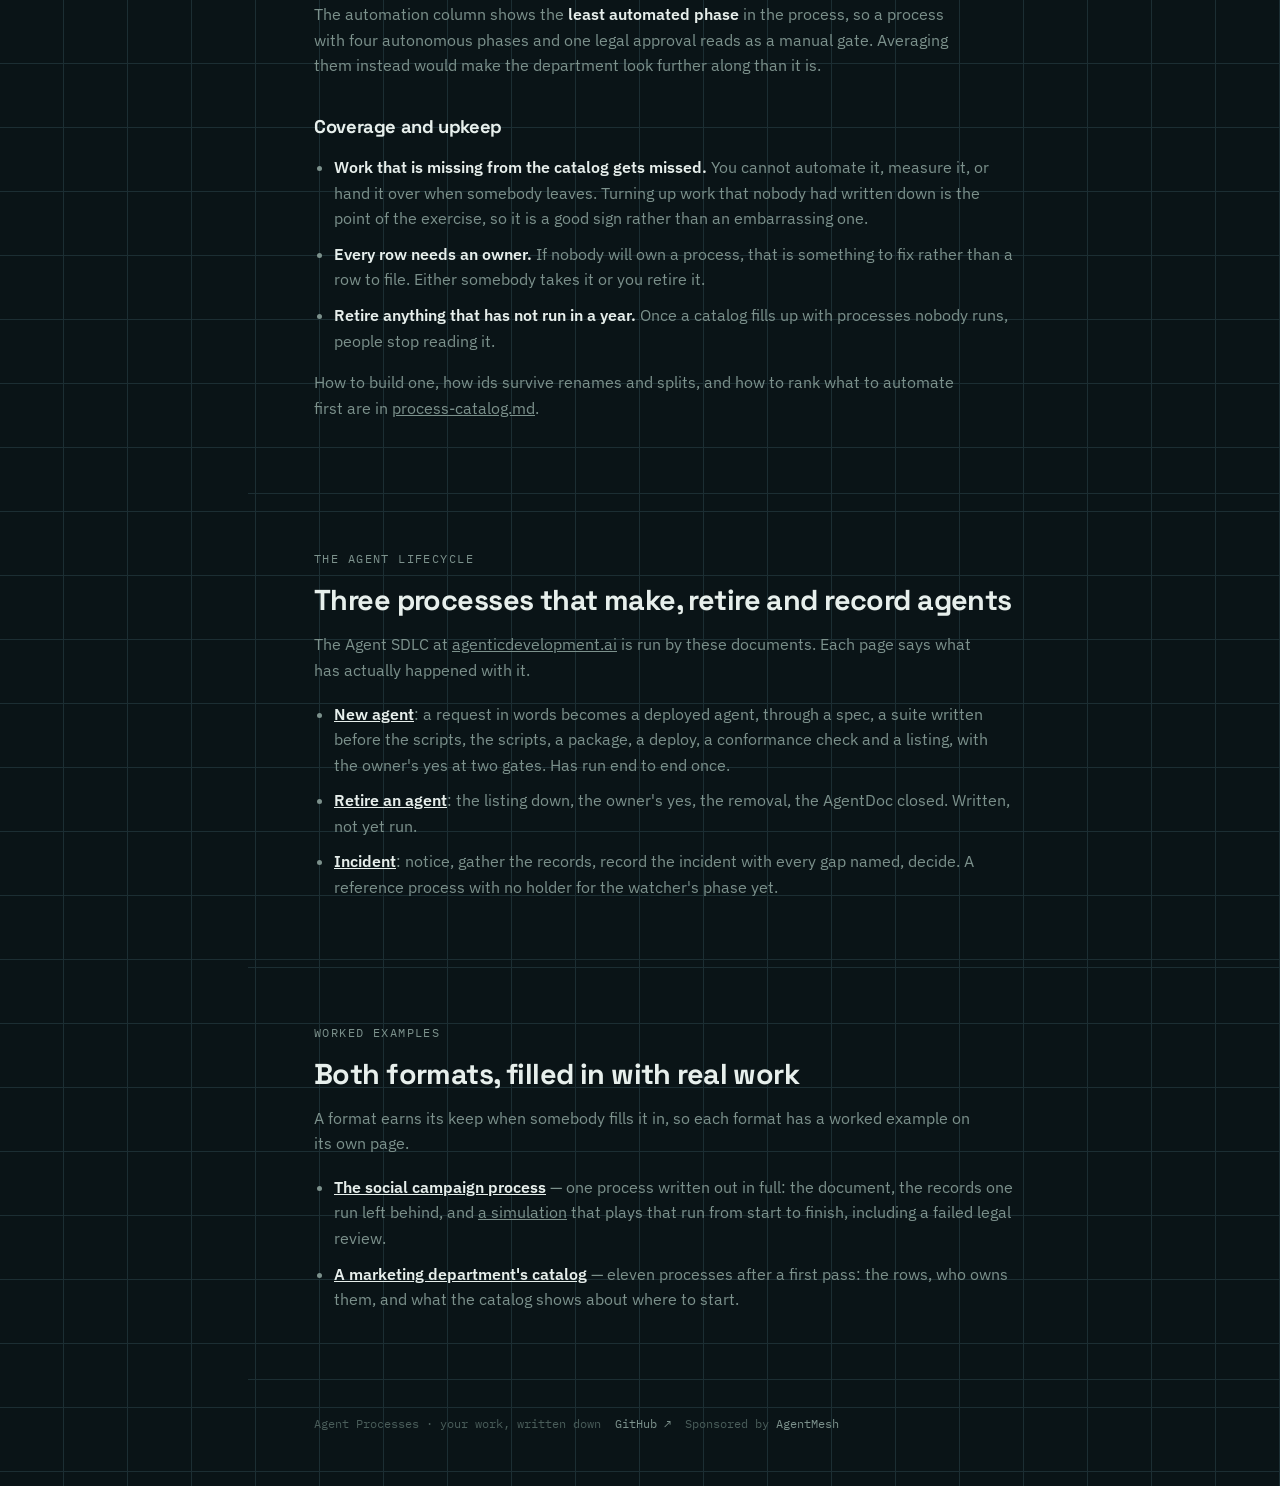
==== commit d7102ee3: "Sponsored by AgentMesh on every page A small footer line on each page, linking to https://agentmesh." ====
--- a/index.html
+++ b/index.html
@@ -5,6 +5,16 @@
   <meta name="viewport" content="width=device-width, initial-scale=1.0">
   <title>Agent Processes: your organization's work, in a form agents can run</title>
   <meta name="description" content="A format for writing down the processes an organization actually runs: a trigger, a graph of phases, an automation level per phase, bindings to systems and roles, policy gates, and an amendment history. Plus the catalog format for keeping ten to forty of them.">
+  <meta property="og:type" content="website">
+  <meta property="og:site_name" content="Agent Processes">
+  <meta property="og:title" content="Agent Processes: your organization's work, in a form agents can run">
+  <meta property="og:description" content="A format for writing down the processes an organization actually runs: a trigger, a graph of phases, an automation level per phase, bindings to systems and roles, policy gates, and an amendment history. Plus the catalog format for keeping ten to forty of them.">
+  <meta property="og:url" content="https://agentprocesses.ai/">
+  <meta property="og:image" content="https://agentprocesses.ai/brand/png/og-image.png">
+  <meta property="og:image:width" content="1200">
+  <meta property="og:image:height" content="630">
+  <meta property="og:image:alt" content="Agent Processes: digitize your processes so agents can run them. agentprocesses.ai">
+  <meta name="twitter:card" content="summary_large_image">
   <link rel="icon" type="image/svg+xml" href="favicon.svg">
   <link rel="preconnect" href="https://fonts.googleapis.com">
   <link rel="preconnect" href="https://fonts.gstatic.com" crossorigin>
@@ -318,6 +328,7 @@
         <div class="wrap">
           <span>Agent Processes &middot; your work, written down</span>
           <a href="https://github.com/jeffrschneider/agentprocesses">GitHub &#8599;</a>
+          <span>Sponsored by <a href="https://agentmesh.ai/">AgentMesh</a></span>
         </div>
       </footer>
 
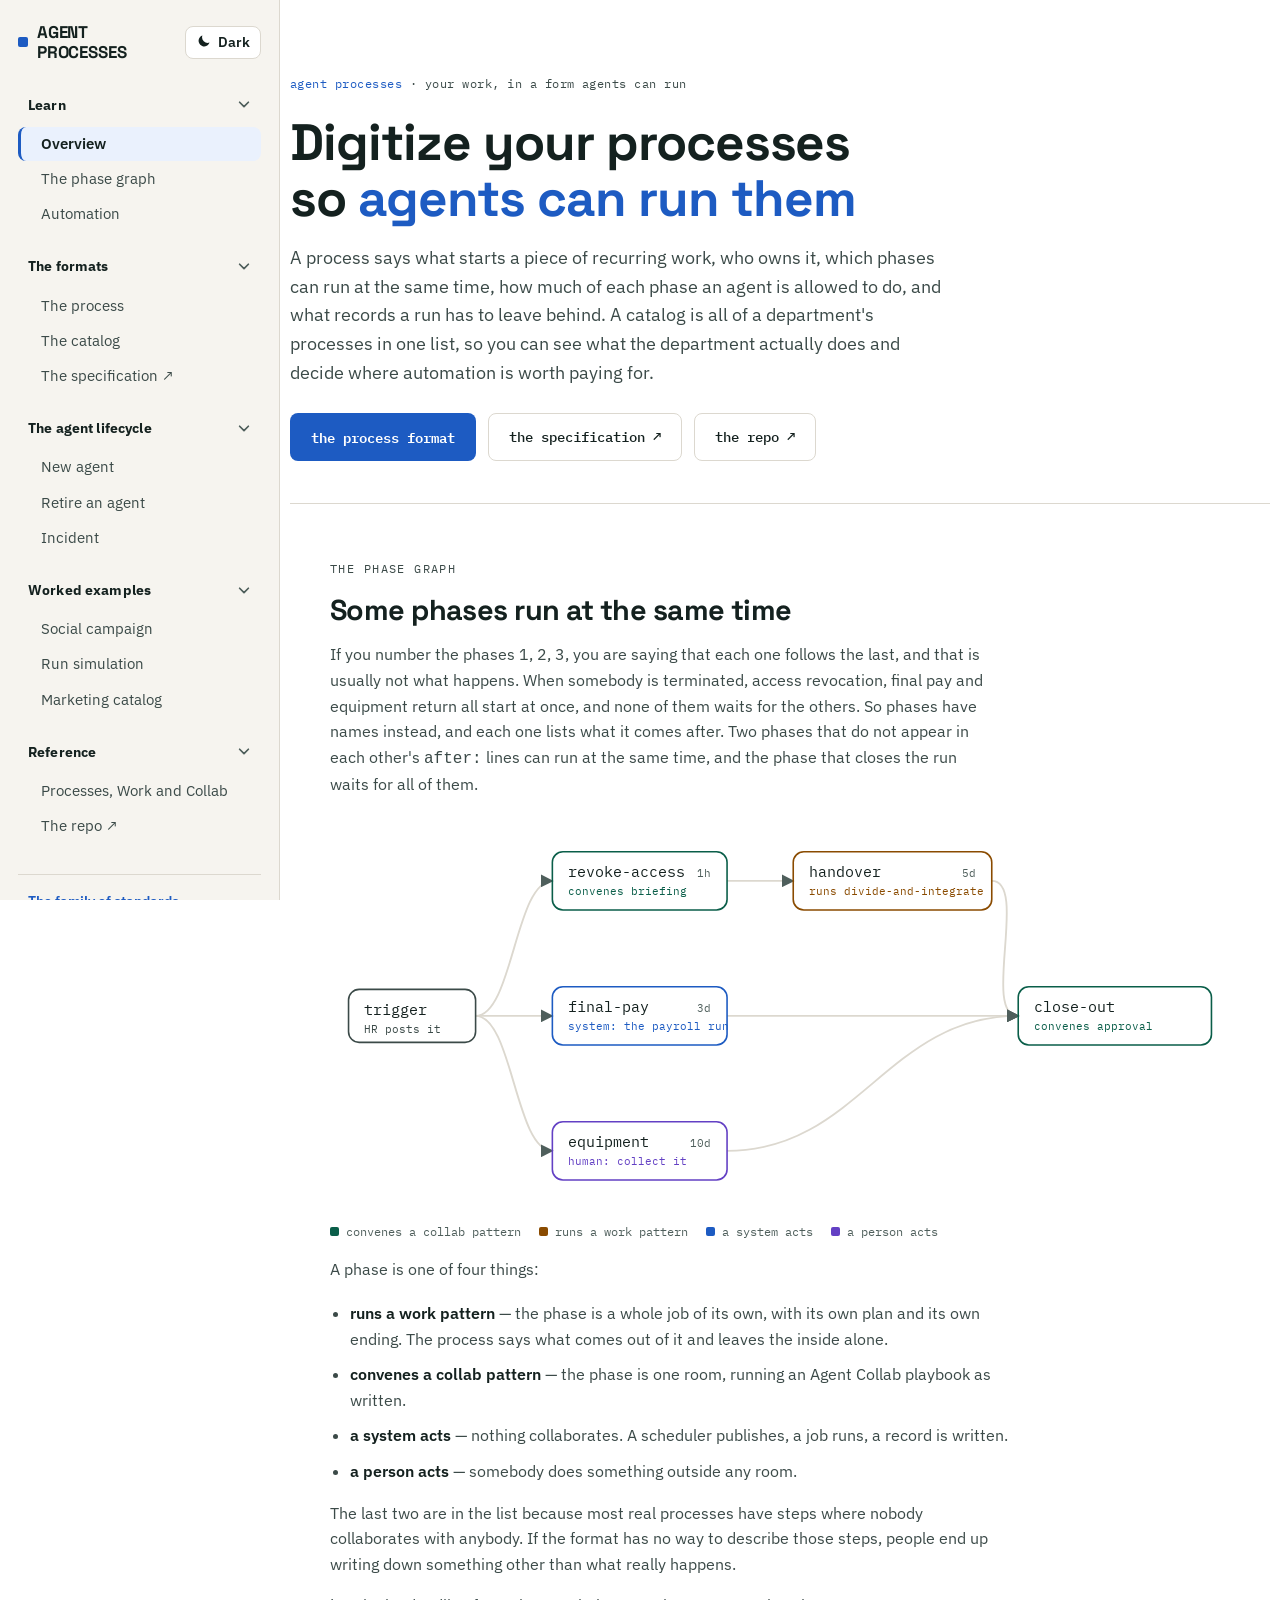
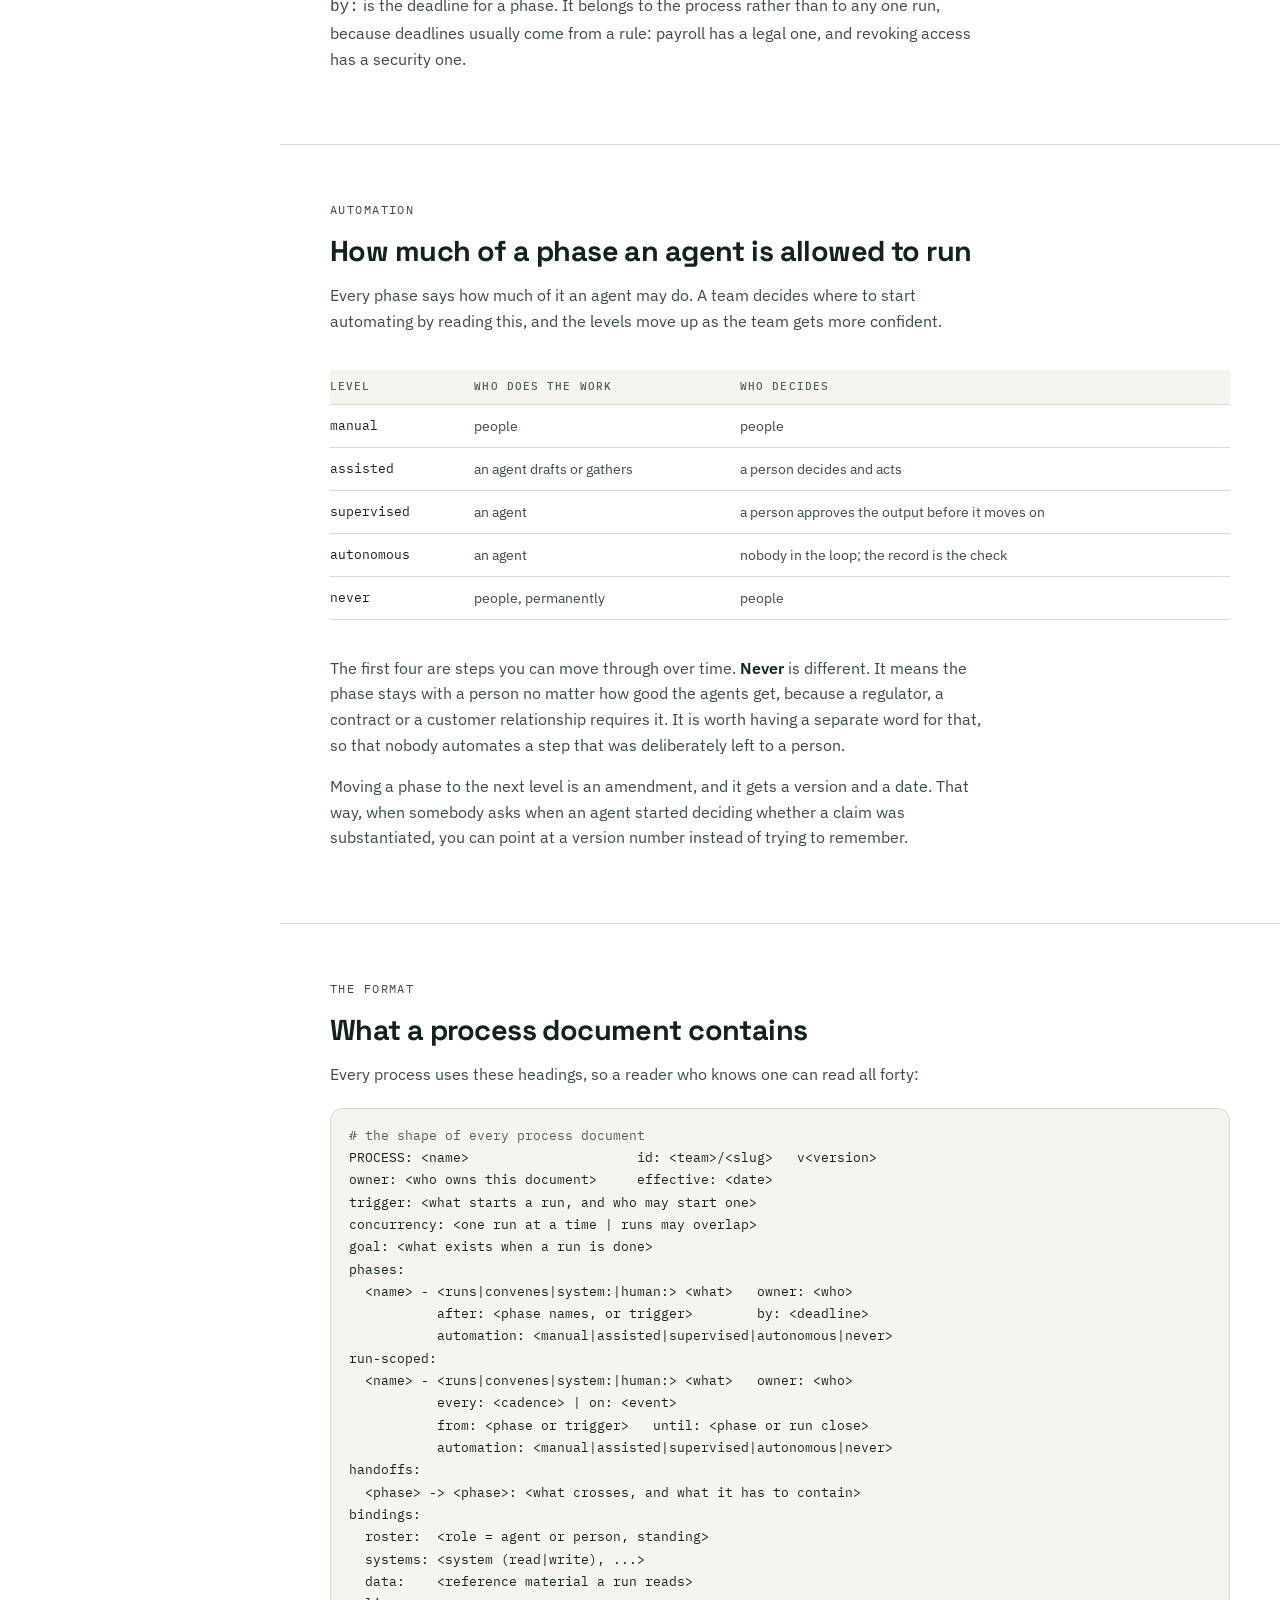
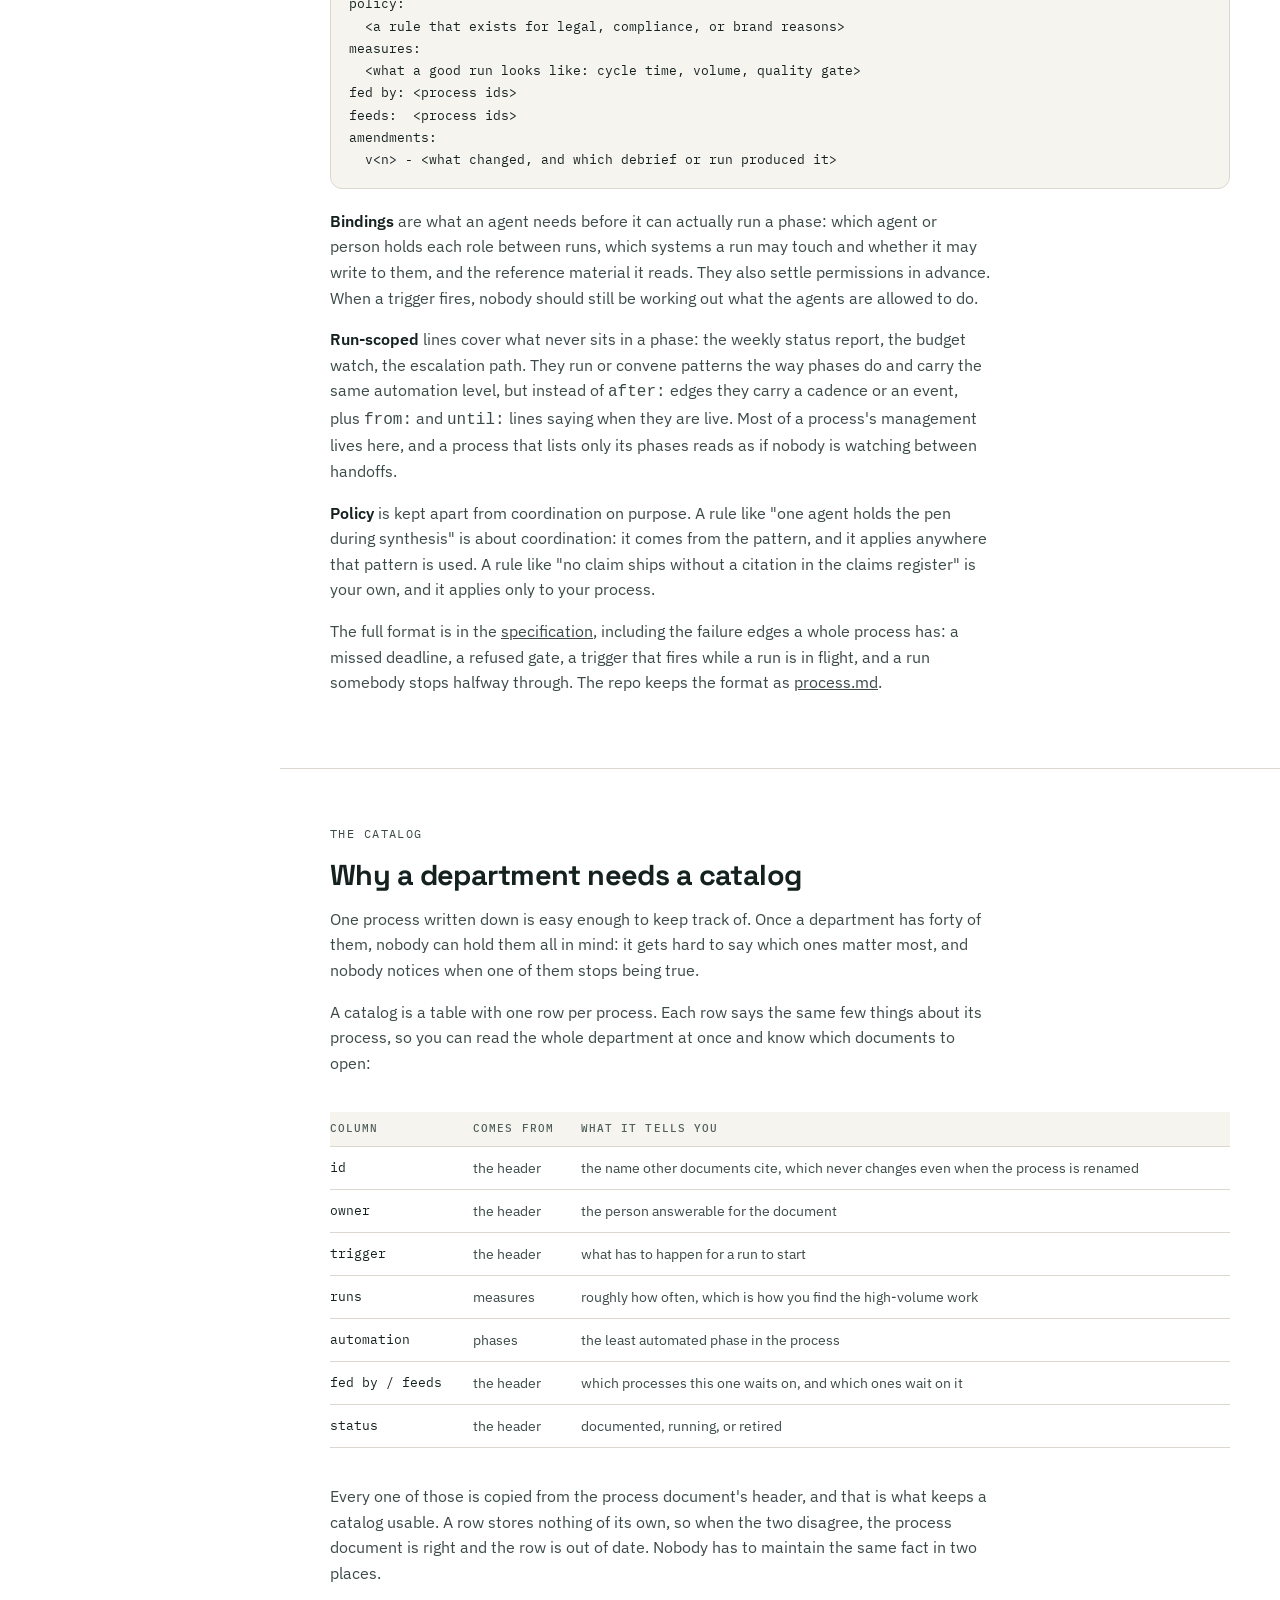
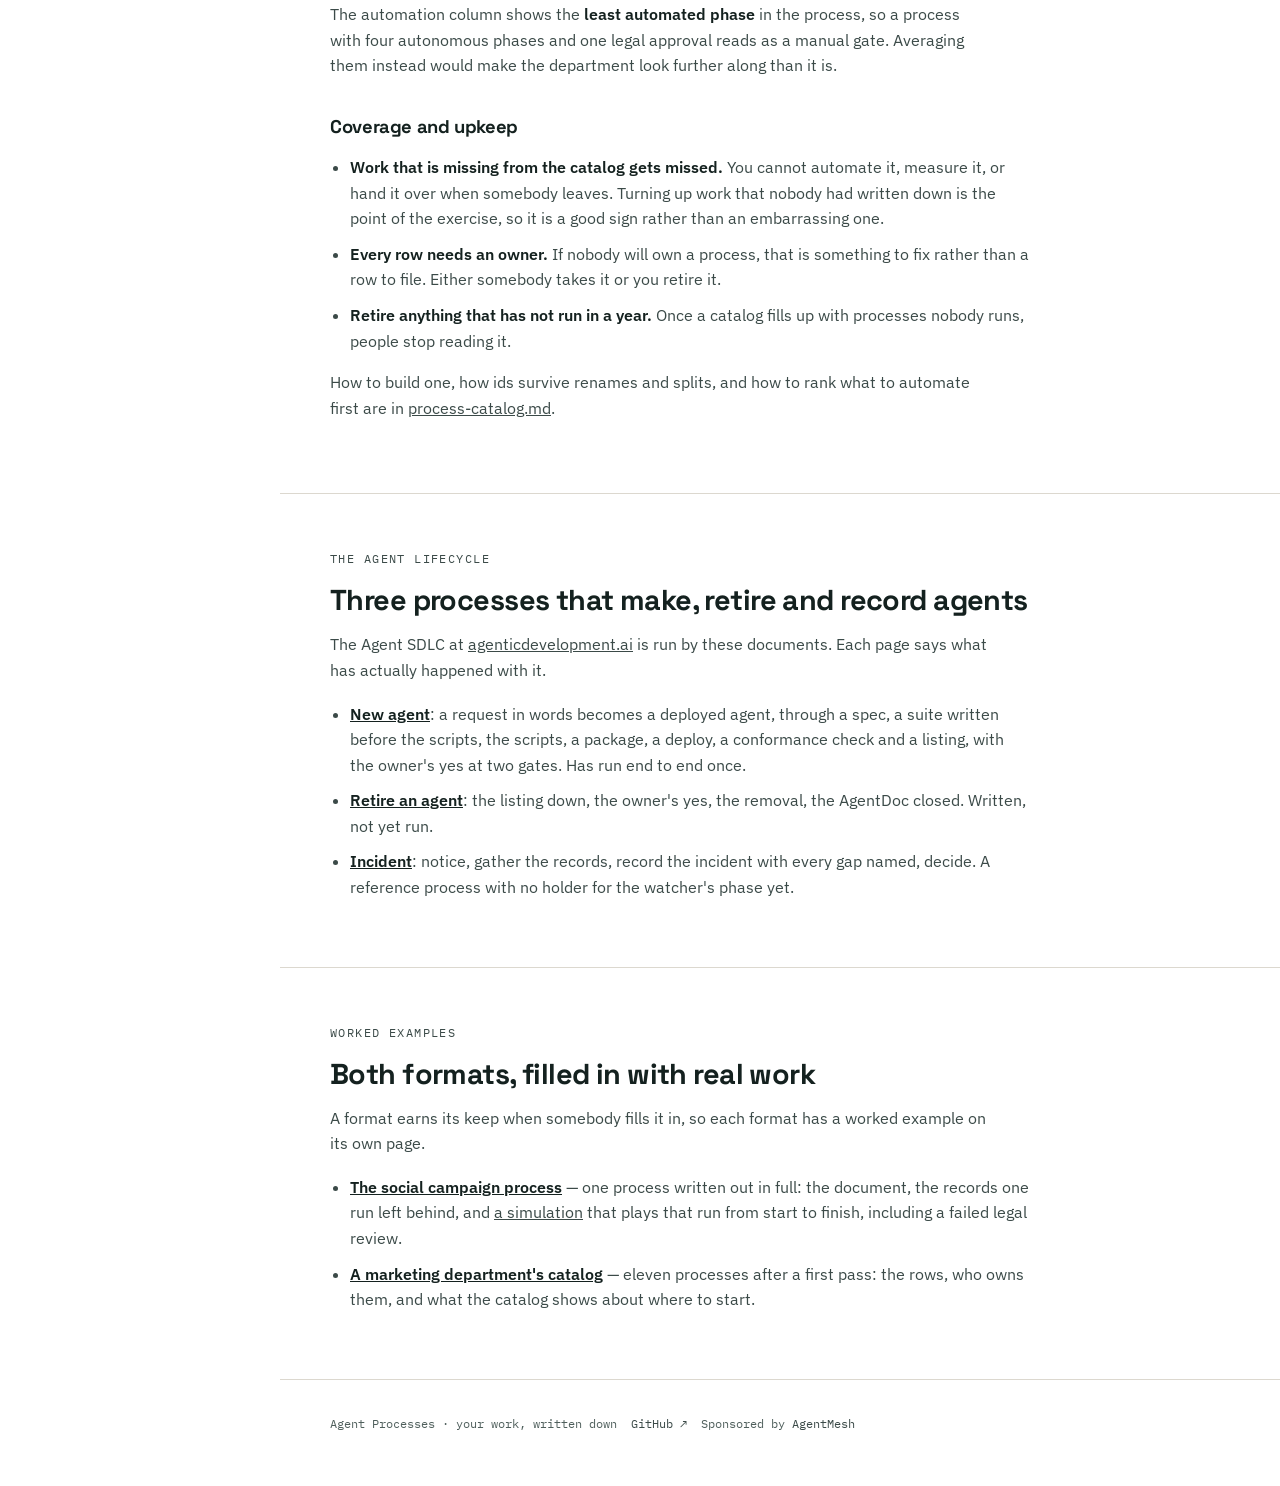
==== commit 0509dab6: "Readable by default: light theme with a Dark switch, a plain menu, a contrast gate The site was dark" ====
--- a/index.html
+++ b/index.html
@@ -2,6 +2,7 @@
 <html lang="en">
 <head>
   <meta charset="UTF-8">
+  <script async src="/ga.js"></script>
   <meta name="viewport" content="width=device-width, initial-scale=1.0">
   <title>Agent Processes: your organization's work, in a form agents can run</title>
   <meta name="description" content="A format for writing down the processes an organization actually runs: a trigger, a graph of phases, an automation level per phase, bindings to systems and roles, policy gates, and an amendment history. Plus the catalog format for keeping ten to forty of them.">
@@ -20,34 +21,60 @@
   <link rel="preconnect" href="https://fonts.gstatic.com" crossorigin>
   <link href="https://fonts.googleapis.com/css2?family=Space+Grotesk:wght@500;600;700&family=IBM+Plex+Sans:wght@400;500;600&family=IBM+Plex+Mono:wght@400;500;600&display=swap" rel="stylesheet">
   <link rel="stylesheet" href="site.css">
+  <link rel="stylesheet" href="/theme.css">
+  <script src="/theme.js"></script>
 </head>
 <body>
   <div class="layout">
 
-    <aside class="rail">
-      <a class="brand" href="/"><span class="dot"></span>AGENT PROCESSES</a>
-      <nav>
-        <div class="grp">learn</div>
-        <a class="on" href="#top">/ overview</a>
-        <a href="#graph">/ the-phase-graph</a>
-        <a href="#automation">/ automation</a>
-        <div class="grp">the formats</div>
-        <a href="#format">/ the-process</a>
-        <a href="#catalog">/ the-catalog</a>
-        <a href="https://agentcatalog.com/spec/agent-processes">/ the-specification &#8599;</a>
-        <div class="grp">the agent lifecycle</div>
-        <a href="new-agent.html">/ new-agent</a>
-        <a href="retire-an-agent.html">/ retire-an-agent</a>
-        <a href="incident.html">/ incident</a>
-        <div class="grp">worked examples</div>
-        <a href="social-campaign.html">/ social-campaign</a>
-        <a href="run-simulation.html">/ run-simulation</a>
-        <a href="marketing-catalog.html">/ marketing-catalog</a>
-        <div class="grp">reference</div>
-        <a href="processes-work-and-collab.html">/ Processes, Work and Collab</a>
-        <a href="https://github.com/jeffrschneider/agentprocesses">/ the-repo &#8599;</a>
+    <aside class="rail sidenav" id="sidenav">
+      <div class="sn-head">
+        <a class="sn-brand" href="/"><span class="dot"></span>AGENT PROCESSES</a>
+        <button class="sn-btn" id="theme-toggle" type="button" aria-label="Switch between light and dark"><span class="sn-to-dark"><svg viewBox="0 0 16 16" aria-hidden="true"><path d="M13.5 9.6A5.6 5.6 0 0 1 6.4 2.5a5.6 5.6 0 1 0 7.1 7.1z" fill="currentColor"/></svg></span><span class="sn-to-light"><svg viewBox="0 0 16 16" aria-hidden="true"><circle cx="8" cy="8" r="3.2" fill="currentColor"/><g stroke="currentColor" stroke-width="1.6" stroke-linecap="round"><path d="M8 1v1.8M8 13.2V15M1 8h1.8M13.2 8H15M3 3l1.3 1.3M11.7 11.7L13 13M3 13l1.3-1.3M11.7 4.3L13 3"/></g></svg></span><span class="sn-to-dark">Dark</span><span class="sn-to-light">Light</span></button>
+        <button class="sn-btn sn-menu" id="menu-toggle" type="button" aria-expanded="false" aria-controls="sidenav"><svg viewBox="0 0 16 16" aria-hidden="true"><path d="M2 4h12M2 8h12M2 12h12" stroke="currentColor" stroke-width="1.8" stroke-linecap="round"/></svg>Menu</button>
+      </div>
+      <nav class="sn-nav" aria-label="agentprocesses.ai">
+        <details class="sn-sec" open>
+          <summary>Learn<svg class="sn-chev" viewBox="0 0 16 16" aria-hidden="true"><path d="M6 3l5 5-5 5" fill="none" stroke="currentColor" stroke-width="2" stroke-linecap="round" stroke-linejoin="round"/></svg></summary>
+          <div class="sn-items">
+          <a class="on" href="#top">Overview</a>
+          <a href="#graph">The phase graph</a>
+          <a href="#automation">Automation</a>
+          </div>
+        </details>
+        <details class="sn-sec" open>
+          <summary>The formats<svg class="sn-chev" viewBox="0 0 16 16" aria-hidden="true"><path d="M6 3l5 5-5 5" fill="none" stroke="currentColor" stroke-width="2" stroke-linecap="round" stroke-linejoin="round"/></svg></summary>
+          <div class="sn-items">
+          <a href="#format">The process</a>
+          <a href="#catalog">The catalog</a>
+          <a href="https://agentcatalog.com/spec/agent-processes">The specification &#8599;</a>
+          </div>
+        </details>
+        <details class="sn-sec" open>
+          <summary>The agent lifecycle<svg class="sn-chev" viewBox="0 0 16 16" aria-hidden="true"><path d="M6 3l5 5-5 5" fill="none" stroke="currentColor" stroke-width="2" stroke-linecap="round" stroke-linejoin="round"/></svg></summary>
+          <div class="sn-items">
+          <a href="new-agent.html">New agent</a>
+          <a href="retire-an-agent.html">Retire an agent</a>
+          <a href="incident.html">Incident</a>
+          </div>
+        </details>
+        <details class="sn-sec" open>
+          <summary>Worked examples<svg class="sn-chev" viewBox="0 0 16 16" aria-hidden="true"><path d="M6 3l5 5-5 5" fill="none" stroke="currentColor" stroke-width="2" stroke-linecap="round" stroke-linejoin="round"/></svg></summary>
+          <div class="sn-items">
+          <a href="social-campaign.html">Social campaign</a>
+          <a href="run-simulation.html">Run simulation</a>
+          <a href="marketing-catalog.html">Marketing catalog</a>
+          </div>
+        </details>
+        <details class="sn-sec" open>
+          <summary>Reference<svg class="sn-chev" viewBox="0 0 16 16" aria-hidden="true"><path d="M6 3l5 5-5 5" fill="none" stroke="currentColor" stroke-width="2" stroke-linecap="round" stroke-linejoin="round"/></svg></summary>
+          <div class="sn-items">
+          <a href="processes-work-and-collab.html">Processes, Work and Collab</a>
+          <a href="https://github.com/jeffrschneider/agentprocesses">The repo &#8599;</a>
+          </div>
+        </details>
       </nav>
-      <div class="foot"><a href="https://agentmesh.ai/standards.html">The family of standards</a><br><br>
+      <div class="sn-foot"><a href="https://agentmesh.ai/standards.html">The family of standards</a><br><br>
       your work, written down<br>github.com/jeffrschneider/agentprocesses</div>
     </aside>
 
--- a/site.css
+++ b/site.css
@@ -78,7 +78,7 @@
     .callout p:first-of-type{ margin-top:0; }
     .callout p b{ color:var(--paper); }
 
-    pre.code{ background:#0b1220; border:1px solid var(--line); border-radius:12px; padding:16px 18px;
+    pre.code{ background:var(--bg); border:1px solid var(--line); border-radius:12px; padding:16px 18px;
       overflow-x:auto; font-family:var(--wire); font-size:.82rem; line-height:1.7; color:var(--paper); margin:20px 0; }
     pre.code .c{ color:var(--faint); }
     pre.code .k{ color:var(--lead); }
@@ -112,7 +112,7 @@
     .btn{ font-family:var(--wire); font-size:.86rem; font-weight:500; text-decoration:none;
       padding:12px 20px; border-radius:8px; border:1px solid transparent; display:inline-flex; align-items:center; gap:8px;
       transition:transform .16s ease, box-shadow .2s ease, border-color .2s ease; }
-    .btn-lead{ background:var(--lead); color:#08172b; font-weight:600;
+    .btn-lead{ background:var(--lead); color:var(--on-accent); font-weight:600;
       box-shadow:0 12px 30px -14px rgba(107,168,255,.8); }
     .btn-lead:hover{ transform:translateY(-2px); }
     .btn-ghost{ border-color:var(--line); color:var(--paper); background:rgba(255,255,255,.02); }
--- a/theme.css
+++ b/theme.css
@@ -0,0 +1,143 @@
+/* The family palette, the left menu and the light/dark switch, shared by the
+   AgentMesh standards sites. Every page loads this after its own styles, so
+   the tokens here replace the page's. Light is the default; dark only when
+   the reader presses the switch (theme.js). Ratios are WCAG 2 contrast,
+   measured: body text 7:1 or more, every other piece of text 4.5:1 or more at
+   any size, and deploy.sh refuses to publish below that
+   (tools/contrast-gate.mjs). No text is faded with opacity or a translucent
+   colour. Only the block marked "this site" differs between the sites. */
+
+/* ── Light ── */
+:root{
+  --bg:#FFFFFF;          /* page */
+  --surface:#F6F4EF;     /* menu, cards, panels */
+  --surface-2:#EEEBE3;   /* a panel inside a panel */
+  --line:#DCD8CF; --f-line:#DCD8CF;  /* borders only, never text */
+  --text:#14211F;        /* 16.57 on bg, 15.08 on surface, 13.91 on surface-2 */
+  --text-2:#3B4A48;      /*  9.30 on bg,  8.46 on surface */
+  --text-3:#4F5F5C;      /*  6.72 on bg,  6.12 on surface,  5.64 on surface-2 */
+  --amber:#8A4B00;  --amber-tint:#FDF1E0;   /* 6.80 on bg, 6.10 on tint, 5.71 on surface-2 */
+  --gold:#6B5400;   --gold-tint:#FBF3D9;    /* 7.26 on bg, 6.54 on tint, 6.09 on surface-2 */
+  --blue:#1D5BC2;   --blue-tint:#EAF1FD;    /* 6.31 on bg, 5.56 on tint, 5.30 on surface-2 */
+  --violet:#6340C4; --violet-tint:#F1ECFC;  /* 6.86 on bg, 5.93 on tint */
+  --mint:#0A5E49;   --mint-tint:#E3F1EB;    /* 7.75 on bg, 6.66 on tint */
+  --slate:#46596B;  --slate-tint:#EDF1F5;   /* 7.24 on bg, 6.38 on tint */
+  --red:#B3261E;    --red-tint:#FCEBEA;     /* 6.54 on bg, 5.67 on tint, 5.49 on surface-2 */
+  --on-accent:#FFFFFF;   /* text on an accent fill: 6.31 on blue, the lowest */
+}
+
+/* ── Dark (the switch) ── */
+:root[data-theme="dark"]{
+  --bg:#10191C; --surface:#16232A; --surface-2:#1C2B32; --line:#2A3B40; --f-line:#2A3B40;
+  --text:#E9F0EE;       /* 15.42 on bg, 13.89 on surface */
+  --text-2:#C3D0CD;      /* 11.23 on bg, 10.11 on surface */
+  --text-3:#A7B6B2;      /*  8.47 on bg,  7.63 on surface, 6.92 on surface-2 */
+  --amber:#F2A93B;  --amber-tint:#2A2418;   /* 8.93 on bg, 7.71 on tint */
+  --gold:#E9C46A;   --gold-tint:#29240F;    /* 10.67 on bg, 9.29 on tint */
+  --blue:#8AB8FF;   --blue-tint:#172636;    /* 8.81 on bg, 7.59 on tint, 7.20 on surface-2 */
+  --violet:#C2AEFF; --violet-tint:#221F35;  /* 9.16 on bg, 8.20 on tint */
+  --mint:#4FD9AB;   --mint-tint:#15302A;    /* 10.06 on bg, 7.96 on tint */
+  --slate:#9FB4C8;  --slate-tint:#1A2530;   /* 8.35 on bg, 7.28 on tint */
+  --red:#F2726B;    --red-tint:#2E1A1A;     /* 6.28 on bg, 5.78 on tint */
+  --on-accent:#10191C;   /* 8.81 on blue, the lowest */
+  color-scheme:dark;
+}
+
+/* ── The names the site's own CSS was written with, mapped onto the palette ── */
+:root, :root[data-theme="dark"]{
+  --ink:var(--bg); --panel:var(--surface); --panel-2:var(--surface-2);
+  --paper:var(--text); --dim:var(--text-2); --faint:var(--text-3);
+  --signal:var(--amber); --verify:var(--mint); --address:var(--blue); --broadcast:var(--violet);
+  --enforced:var(--mint); --evidence:var(--blue); --recorded:var(--amber);
+  /* this site */
+  --accent:var(--blue); --accent-tint:var(--blue-tint); --accent-text:var(--blue);
+  --lead:var(--blue);
+}
+
+/* The simulations set the old names on themselves, so they are mapped there
+   too. --f-line is --line under another name: a component cannot point its
+   own --line at the page's. */
+:root .acsim{
+  --ink:var(--bg); --panel:var(--surface); --line:var(--f-line);
+  --paper:var(--text); --dim:var(--text-2); --faint:var(--text-3);
+  --signal:var(--amber); --verify:var(--mint); --address:var(--blue); --broadcast:var(--violet);
+}
+
+/* The simulations faded what is pending, muted, gone or disabled with
+   opacity, which fades its words too. Here everything stays at full strength
+   and those states show in grey instead. */
+:root .acsim .ps-ph, :root .acsim .ps-runhead, :root .acsim .ps-lane{ opacity:1; }
+:root .acsim .acsim-btn:disabled{ opacity:1; color:var(--text-3); }
+:root .acsim .acn[data-s="muted"], :root .acsim .acn[data-s="out"]{ opacity:1; --c:var(--text-3); }
+
+/* ── The page ── */
+:root body{ background:var(--bg); background-image:none; color:var(--text); }
+:root body::before, :root body::after{ content:none; display:none; }
+:root body > .layout{ grid-template-columns:280px minmax(0,1fr); gap:0; padding:0; }
+:root a:focus-visible{ outline-color:var(--accent); }
+
+/* ── The left menu ── */
+.rail.sidenav, .sidenav{ background:var(--surface); border-right:1px solid var(--line); position:sticky; top:0;
+  align-self:start; height:100vh; overflow-y:auto; scrollbar-width:thin; padding:22px 18px 28px;
+  z-index:10; font-family:var(--body); margin:0; }
+.sn-head{ display:flex; align-items:center; gap:10px; margin:0 0 22px; }
+.sidenav .sn-brand{ display:flex; align-items:center; gap:9px; color:var(--text); text-decoration:none;
+  font-family:var(--disp); font-weight:700; font-size:1.06rem; letter-spacing:-.01em; line-height:1.2; min-width:0; }
+.sidenav .sn-brand .dot{ width:10px; height:10px; border-radius:2px; background:var(--accent); flex:none; box-shadow:none; }
+.sidenav .sn-btn{ margin-left:auto; display:inline-flex; align-items:center; gap:6px; font-family:var(--body);
+  font-size:.85rem; font-weight:600; line-height:1.2; color:var(--text); background:var(--bg);
+  border:1px solid var(--line); border-radius:8px; padding:6px 10px; cursor:pointer; flex:none; }
+.sidenav .sn-btn:hover{ border-color:var(--text-3); }
+.sidenav .sn-btn svg{ width:16px; height:16px; }
+.sn-to-light{ display:none; }
+:root[data-theme="dark"] .sn-to-dark{ display:none; }
+:root[data-theme="dark"] .sn-to-light{ display:inline; }
+.sidenav .sn-btn.sn-menu{ display:none; margin-left:0; }
+.sidenav .sn-nav{ display:block; margin:0; padding:0; }
+.sidenav .sn-sec{ margin:0 0 6px; }
+.sidenav .sn-sec > summary{ list-style:none; cursor:pointer; display:flex; align-items:center; gap:8px;
+  font-family:var(--body); font-size:.9rem; font-weight:700; letter-spacing:.01em; text-transform:none;
+  color:var(--text); padding:8px 10px; border-radius:8px; }
+.sidenav .sn-sec > summary::-webkit-details-marker{ display:none; }
+.sidenav .sn-sec > summary:hover{ background:var(--bg); }
+.sidenav .sn-chev{ margin-left:auto; width:14px; height:14px; color:var(--text-3); transition:transform .15s ease; flex:none; }
+.sidenav .sn-sec[open] > summary .sn-chev{ transform:rotate(90deg); }
+.sidenav .sn-items{ padding:2px 0 8px; }
+.sidenav .sn-items a{ display:block; font-family:var(--body); font-size:.9375rem; font-weight:400; line-height:1.35;
+  letter-spacing:normal; text-transform:none; color:var(--text-2); text-decoration:none;
+  padding:7px 10px 7px 20px; margin:1px 0; border-radius:8px; border:0; border-left:3px solid transparent; background:none; }
+.sidenav .sn-items a:hover{ color:var(--text); background:var(--bg); }
+.sidenav .sn-items a.on{ color:var(--text); font-weight:600; background:var(--accent-tint); border-left-color:var(--accent); }
+.sidenav .sn-ext{ font-size:.8em; margin-left:3px; }
+.sidenav .sn-foot{ margin-top:22px; padding:16px 10px 0; border-top:1px solid var(--line); font-family:var(--body);
+  font-size:.85rem; color:var(--text-3); line-height:1.5; }
+.sidenav .sn-foot a{ color:var(--accent-text); font-weight:600; }
+.sidenav a:focus-visible, .sidenav button:focus-visible, .sidenav summary:focus-visible{
+  outline:2px solid var(--accent); outline-offset:2px; }
+
+/* ── Shared page parts, made readable on both grounds ── */
+:root pre, :root pre.code{ background:var(--surface); color:var(--text); border-color:var(--line); }
+:root .btn-signal:not(:disabled), :root .btn-go:not(:disabled), :root .btn-lead:not(:disabled){ color:var(--on-accent); box-shadow:none; }
+:root .btn-ghost{ background:var(--bg); }
+:root table th{ background:var(--surface); }
+
+/* The analytics consent bar (ga.js) draws itself from the page's colours when
+   it opens; these keep it on the palette if the reader switches theme. */
+:root #analytics-consent{ background:var(--surface) !important; color:var(--text) !important;
+  border-color:var(--line) !important; }
+:root #analytics-consent button{ background:var(--bg) !important; color:var(--text) !important;
+  border-color:var(--text) !important; }
+:root #analytics-consent button:last-child{ background:var(--text) !important; color:var(--bg) !important; }
+
+/* ── Narrow screens: the menu folds behind a Menu button ── */
+@media (max-width:900px){
+  :root body > .layout{ grid-template-columns:minmax(0,1fr); }
+  .rail.sidenav, .sidenav{ position:sticky; top:0; height:auto; max-height:100vh; border-right:0;
+    border-bottom:1px solid var(--line); padding:12px 16px; }
+  .sn-head{ margin:0; }
+  .sidenav .sn-btn.sn-menu{ display:inline-flex; }
+  .sidenav .sn-nav, .sidenav .sn-foot{ display:none; }
+  .sidenav.open .sn-nav{ display:block; margin-top:14px; }
+  .sidenav.open .sn-foot{ display:block; }
+}
+@media (prefers-reduced-motion:reduce){ .sidenav .sn-chev{ transition:none; } }
